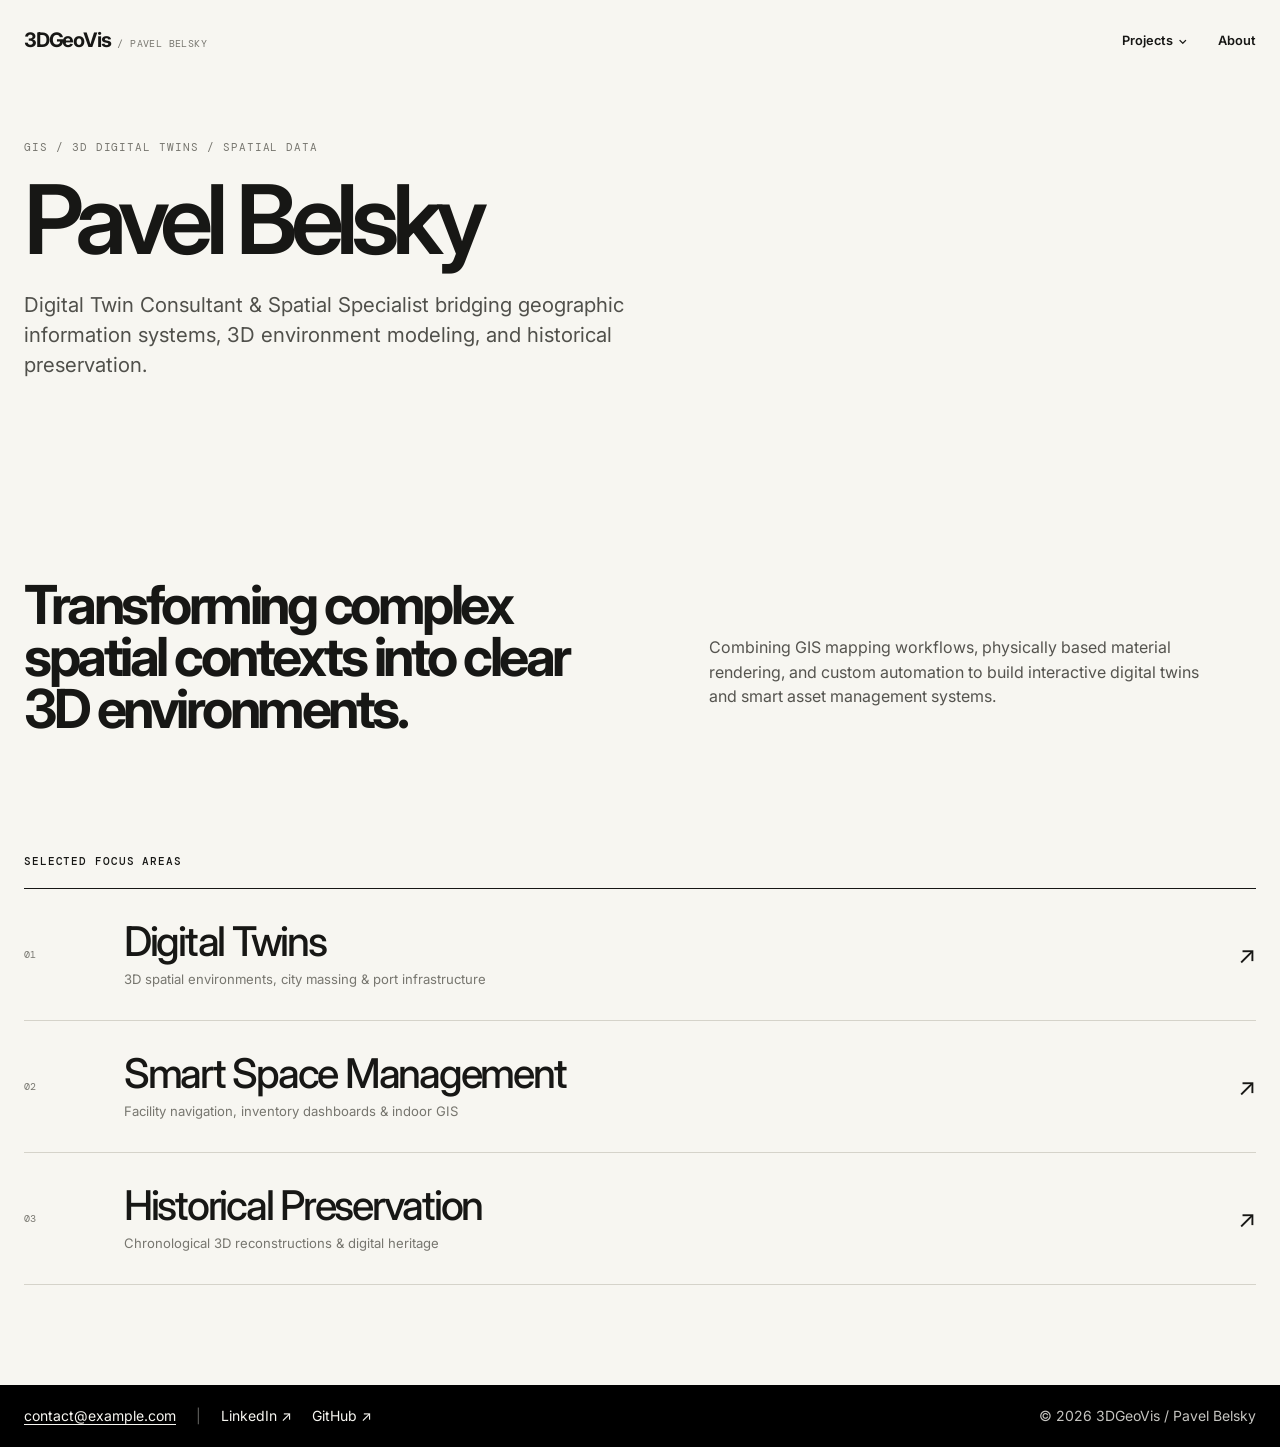
==== index.html @ a8d36eca "Update index.html" ====
<!DOCTYPE html>
<html lang="en">
<head>
  <meta charset="UTF-8">
  <meta name="viewport" content="width=device-width, initial-scale=1.0">
  <meta name="description" content="3DGeoVis / Pavel Belsky — Digital Twins, Smart Space Management, Historical Preservation">
  <title>3DGeoVis / Pavel Belsky</title>
  <link rel="stylesheet" href="css/styles.css">
</head>
<body>

  <header class="site-header">
    <div class="container nav">
      <a class="logo" href="index.html">3DGeoVis <small>/ PAVEL BELSKY</small></a>
      <nav class="nav-links">
        <div class="nav-dropdown">
          <a href="projects.html" class="nav-projects">Projects <span>⌄</span></a>
          <div class="dropdown-menu">
            <a href="projects.html#digital-twins">Digital Twins</a>
            <a href="projects.html#space-management">Smart Space Management</a>
            <a href="projects.html#historic-preservation">Historical Preservation</a>
          </div>
        </div>
        <a href="about.html">About</a>
      </nav>
    </div>
  </header>

  <main>
    <section class="container hero">
      <div class="hero-copy">
        <div class="eyebrow">GIS / 3D Digital Twins / Spatial Data</div>
        <h1 class="display">Pavel Belsky</h1>
        <p class="subline">Digital Twin Consultant &amp; Spatial Specialist bridging geographic information systems, 3D environment modeling, and historical preservation.</p>
      </div>
    </section>

    <section class="container intro">
      <h2>Transforming complex spatial contexts into clear 3D environments.</h2>
      <div class="intro-copy">
        <p>Combining GIS mapping workflows, physically based material rendering, and custom automation to build interactive digital twins and smart asset management systems.</p>
      </div>
    </section>

    <section class="container" style="padding-bottom: 100px;">
      <div class="section-head">
        <h2>Selected Focus Areas</h2>
      </div>
      <div class="category-links">
        <a href="projects.html#digital-twins" class="category-link">
          <span class="category-number">01</span>
          <div>
            <h3>Digital Twins</h3>
            <p>3D spatial environments, city massing &amp; port infrastructure</p>
          </div>
          <span class="category-arrow">↗</span>
        </a>
        <a href="projects.html#space-management" class="category-link">
          <span class="category-number">02</span>
          <div>
            <h3>Smart Space Management</h3>
            <p>Facility navigation, inventory dashboards &amp; indoor GIS</p>
          </div>
          <span class="category-arrow">↗</span>
        </a>
        <a href="projects.html#historic-preservation" class="category-link">
          <span class="category-number">03</span>
          <div>
            <h3>Historical Preservation</h3>
            <p>Chronological 3D reconstructions &amp; digital heritage</p>
          </div>
          <span class="category-arrow">↗</span>
        </a>
      </div>
    </section>
  </main>

<footer style="background-color: #000000 !important; color: #f7f6f1 !important; padding: 1.25rem 0; font-size: 0.875rem; margin-top: auto;">
  <div class="container" style="display: flex; justify-content: space-between; align-items: center; flex-wrap: wrap; gap: 1rem;">
    <div style="display: flex; align-items: center; gap: 1.25rem;">
      <a href="mailto:contact@example.com" style="color: #f7f6f1 !important; text-decoration: underline; text-underline-offset: 3px;">contact@example.com</a>
      <span style="opacity: 0.4; color: #f7f6f1 !important;">|</span>
      <a href="https://linkedin.com" target="_blank" rel="noopener noreferrer" style="color: #f7f6f1 !important; text-decoration: none;">LinkedIn ↗</a>
      <a href="https://github.com" target="_blank" rel="noopener noreferrer" style="color: #f7f6f1 !important; text-decoration: none;">GitHub ↗</a>
    </div>
    <div style="opacity: 0.8; color: #f7f6f1 !important;">© 2026 3DGeoVis / Pavel Belsky</div>
  </div>
</footer>

</body>
</html>
---- css/styles.css ----
@import url('https://fonts.googleapis.com/css2?family=DM+Mono:wght@400;500&family=Inter:wght@400;500;600;700&family=Patrick+Hand&display=swap');

:root {
  --paper: #f7f6f1;
  --paper2: #eeece5;
  --ink: #171715;
  --muted: #77766f;
  --line: #d5d3ca;
  --accent: #dfff4f;
  --max: 1280px;
}

* {
  box-sizing: border-box;
}

html {
  scroll-behavior: smooth;
  background: var(--paper);
}

body {
  margin: 0;
  background: var(--paper);
  color: var(--ink);
  font-family: Inter, Arial, sans-serif;
  font-size: 16px;
  line-height: 1.55;
  -webkit-font-smoothing: antialiased;
  display: flex;
  flex-direction: column;
  min-height: 100vh;
}

main {
  flex: 1;
}

a {
  color: inherit;
  text-decoration: none;
}

img {
  display: block;
  width: 100%;
  height: auto;
}

::selection {
  background: var(--ink);
  color: var(--paper);
}

.container {
  width: min(calc(100% - 48px), var(--max));
  margin: auto;
}

/* ==========================================================================
   HEADER & NAVIGATION
   ========================================================================== */
.site-header {
  padding: 25px 0;
  position: relative;
  z-index: 10;
}

.nav {
  display: flex;
  align-items: center;
  justify-content: space-between;
  gap: 20px;
}

.logo {
  font-weight: 700;
  letter-spacing: -0.06em;
  font-size: 1.25rem;
  display: inline-flex;
  align-items: baseline;
  flex-wrap: wrap;
}

.logo small {
  font: 400 0.62rem "DM Mono", monospace;
  letter-spacing: 0.04em;
  color: var(--muted);
  margin-left: 7px;
}

.nav-links {
  display: flex;
  align-items: center;
  gap: 30px;
  font-size: 0.8rem;
  font-weight: 600;
}

.nav-links a {
  position: relative;
}

.nav-links > a:not(.contact-button):after {
  content: "";
  position: absolute;
  left: 0;
  bottom: -3px;
  width: 0;
  height: 1px;
  background: var(--ink);
  transition: 0.25s;
}

.nav-links > a:hover:after,
.nav-links > a[aria-current="page"]:after {
  width: 100%;
}

.nav-dropdown {
  position: relative;
}

.nav-projects {
  display: inline-flex;
  align-items: center;
  gap: 5px;
  cursor: pointer;
}

.nav-projects span {
  font-size: 12px;
  transition: transform 0.2s ease;
}

.nav-dropdown:hover .nav-projects span,
.nav-dropdown:focus-within .nav-projects span {
  transform: rotate(180deg);
}

.dropdown-menu {
  position: absolute;
  top: calc(100% + 12px);
  left: -18px;
  min-width: 230px;
  padding: 10px 0;
  background: var(--paper);
  border: 1px solid var(--line);
  box-shadow: 0 8px 25px rgba(0, 0, 0, 0.06);
  opacity: 0;
  visibility: hidden;
  transform: translateY(-5px);
  transition: opacity 0.2s ease, transform 0.2s ease, visibility 0.2s ease;
  z-index: 20;
}

.nav-dropdown:hover .dropdown-menu,
.nav-dropdown:focus-within .dropdown-menu {
  opacity: 1;
  visibility: visible;
  transform: translateY(0);
}

.dropdown-menu a {
  display: block;
  padding: 9px 18px;
  font-size: 0.72rem;
  font-weight: 500;
  white-space: nowrap;
}

.dropdown-menu a:hover {
  background: var(--paper2);
}

/* ==========================================================================
   TYPOGRAPHY & GENERAL LAYOUT
   ========================================================================== */
.eyebrow {
  font: 400 0.66rem "DM Mono", monospace;
  text-transform: uppercase;
  letter-spacing: 0.09em;
  color: var(--muted);
}

.hand {
  font-family: "Patrick Hand", cursive;
}

.display {
  font-size: clamp(2.8rem, 7.5vw, 8.4rem);
  line-height: 0.9;
  letter-spacing: -0.075em;
  font-weight: 600;
}

.display-tight {
  font-size: clamp(2.5rem, 6vw, 6.7rem);
  line-height: 0.92;
  letter-spacing: -0.075em;
  font-weight: 600;
}

/* ==========================================================================
   HOME PAGE
   ========================================================================== */
.hero {
  padding: 60px 0 35px;
}

.hero-copy {
  max-width: 980px;
  margin-bottom: 45px;
}

.hero-copy .eyebrow {
  margin-bottom: 22px;
}

.hero-copy h1 {
  margin: 0;
}

.hero-copy .subline {
  max-width: 650px;
  margin: 28px 0 0;
  font-size: clamp(1rem, 1.6vw, 1.3rem);
  line-height: 1.45;
  color: #50504b;
}

.hero-stage {
  height: clamp(260px, 40vh, 440px);
  position: relative;
  overflow: hidden;
  background: #e9e8e2;
  border-top: 1px solid var(--ink);
  border-bottom: 1px solid var(--ink);
}

.stage-label {
  position: absolute;
  z-index: 3;
  left: 18px;
  top: 15px;
  font: 400 0.62rem "DM Mono", monospace;
  color: var(--muted);
  letter-spacing: 0.08em;
}

.hero-stage-images {
  position: absolute;
  inset: 0;
  width: 100%;
  height: 100%;
}

.render-img {
  position: absolute;
  inset: 0;
  width: 100%;
  height: 100%;
  object-fit: cover;
  will-change: transform, opacity;
}

.img-a {
  z-index: 1;
  animation: slowFadeZoomA 16s ease-in-out infinite;
}

.img-b {
  z-index: 2;
  animation: slowFadeZoomB 16s ease-in-out infinite;
}

@keyframes slowFadeZoomA {
  0% { opacity: 1; transform: scale(1); }
  25% { opacity: 1; transform: scale(1.035); }
  50% { opacity: 0; transform: scale(1.05); }
  75% { opacity: 0; transform: scale(1.025); }
  100% { opacity: 1; transform: scale(1); }
}

@keyframes slowFadeZoomB {
  0% { opacity: 0; transform: scale(1.05); }
  25% { opacity: 0; transform: scale(1.025); }
  50% { opacity: 1; transform: scale(1); }
  75% { opacity: 1; transform: scale(1.035); }
  100% { opacity: 0; transform: scale(1.05); }
}

.hero-under {
  display: flex;
  justify-content: space-between;
  gap: 15px;
  padding: 17px 0;
  font: 400 0.66rem "DM Mono", monospace;
  color: var(--muted);
  text-transform: uppercase;
  letter-spacing: 0.04em;
}

.hero-under span:last-child {
  text-align: right;
}

.intro {
  display: grid;
  grid-template-columns: 1.05fr 0.95fr;
  gap: 80px;
  padding: 120px 0;
}

.intro h2 {
  margin: 0;
  font-size: clamp(2.2rem, 4.2vw, 5rem);
  line-height: 0.96;
  letter-spacing: -0.065em;
}

.intro-copy {
  align-self: end;
  max-width: 500px;
  color: #55544f;
}

.intro-copy p {
  margin: 0 0 25px;
}

.section-head {
  display: flex;
  justify-content: space-between;
  align-items: baseline;
  border-bottom: 0;
  padding-bottom: 20px;
}

.section-head h2 {
  margin: 0;
  font: 500 0.7rem "DM Mono", monospace;
  text-transform: uppercase;
  letter-spacing: 0.08em;
}

.category-links {
  border-top: 1px solid var(--ink);
}

.category-link {
  display: grid;
  grid-template-columns: 75px 1fr auto;
  align-items: center;
  gap: 25px;
  min-height: 132px;
  padding: 20px 0;
  border-bottom: 1px solid var(--line);
  transition: background-color 0.3s ease, padding 0.3s ease;
}

.category-link:hover {
  padding: 20px 18px;
  background: var(--paper2);
}

.category-number {
  font: 400 0.65rem "DM Mono", monospace;
  color: var(--muted);
}

.category-link h3 {
  margin: 0;
  font-size: clamp(1.6rem, 3.2vw, 3.7rem);
  line-height: 1;
  letter-spacing: -0.055em;
  font-weight: 500;
}

.category-link p {
  margin: 7px 0 0;
  color: var(--muted);
  font-size: 0.82rem;
}

.category-arrow {
  font-size: 1.5rem;
  transition: transform 0.25s ease;
}

.category-link:hover .category-arrow {
  transform: translateX(7px);
}

.home-about {
  display: grid;
  grid-template-columns: 0.8fr 1.2fr;
  gap: 90px;
  padding: 120px 0;
}

.home-about h2 {
  margin: 0;
  font-size: clamp(2.2rem, 4.5vw, 5.8rem);
  line-height: 0.9;
  letter-spacing: -0.07em;
}

.home-about-copy {
  max-width: 650px;
  color: #55544f;
  font-size: 1.05rem;
}

.home-about-copy p {
  margin: 0 0 25px;
}

.client-strip {
  padding-bottom: 120px;
}

.client-list {
  display: flex;
  flex-wrap: wrap;
  gap: 10px 25px;
  margin-top: 22px;
  color: #55544f;
}

.client-list span:after {
  content: "·";
  margin-left: 25px;
  color: #aaa;
}

.client-list span:last-child:after {
  display: none;
}

/* ==========================================================================
   PROJECTS PAGE
   ========================================================================== */
.page-intro {
  padding: 60px 0 40px;
}

.page-intro h1 {
  margin: 0;
}

.project-category {
  padding-bottom: 60px;
}

.project-list {
  border-bottom: 1px solid var(--line);
}

.project-item {
  display: grid;
  grid-template-columns: 70px minmax(260px, 0.72fr) minmax(300px, 1fr) 35px;
  gap: 25px;
  align-items: center;
  padding: 28px 0;
  border-top: 1px solid var(--line);
}

.project-index {
  font: 400 0.65rem "DM Mono", monospace;
  color: var(--muted);
}

a.project-image {
  display: block;
  position: relative;
  aspect-ratio: 1.55;
  background: #e5e4de;
  overflow: hidden;
  text-decoration: none;
}

a.project-image img {
  width: 100%;
  height: 100%;
  object-fit: cover;
  filter: grayscale(1);
  transition: filter 0.6s ease, transform 0.6s ease;
}

.project-item:hover a.project-image img {
  filter: grayscale(0);
  transform: scale(1.035);
}

a.project-image img.in-view {
  filter: grayscale(0);
  transform: scale(1.02);
}

.project-info h3 {
  margin: 0 0 7px;
  font-size: clamp(1.4rem, 2.2vw, 2.65rem);
  line-height: 1.05;
  letter-spacing: -0.055em;
  font-weight: 500;
}

.project-client {
  font: 400 0.65rem "DM Mono", monospace;
  color: var(--muted);
  text-transform: uppercase;
  letter-spacing: 0.06em;
}

.project-summary {
  margin: 12px 0 0;
  max-width: 540px;
  color: #595852;
  font-size: 0.88rem;
}

a.project-arrow {
  display: inline-flex;
  align-items: center;
  justify-content: center;
  text-decoration: none;
  color: var(--ink);
  font-size: 1.3rem;
  transition: transform 0.25s ease, color 0.25s ease;
}

.project-item:hover a.project-arrow {
  transform: translateX(6px);
  color: var(--muted);
}

/* ==========================================================================
   ABOUT PAGE
   ========================================================================== */
.about-hero {
  padding: 60px 0 90px;
}

.about-hero h1 {
  margin: 18px 0 0;
  max-width: 1100px;
}

.about-grid {
  display: grid;
  grid-template-columns: 0.72fr 1.28fr;
  gap: 70px;
  padding-bottom: 110px;
}

.portrait-container {
  position: sticky;
  top: 40px;
}

.portrait-img {
  width: 100%;
  height: auto;
  display: block;
  background: transparent;
  border: none;
  outline: none;
  box-shadow: none;
  filter: grayscale(1);
  transition: filter 0.5s ease;
}

.portrait-img:hover {
  filter: grayscale(0);
}

.story {
  max-width: 700px;
}

.story .lead {
  font-size: clamp(1.3rem, 2vw, 2.25rem);
  line-height: 1.22;
  letter-spacing: -0.035em;
  margin: 0 0 35px;
}

.story p {
  color: #55544f;
  margin: 0 0 25px;
}

.work-note {
  font: 1.45rem/1.2 "Patrick Hand", cursive;
  transform: rotate(-1deg);
  max-width: 700px;
  margin-top: 35px;
}

.capabilities,
.toolbox {
  padding-bottom: 110px;
}

.capability-grid {
  display: grid;
  grid-template-columns: 1fr 1fr;
  border-top: 1px solid var(--ink);
}

.capability {
  padding: 30px 30px 32px 0;
  border-bottom: 1px solid var(--line);
}

.capability:nth-child(odd) {
  border-right: 1px solid var(--line);
  padding-right: 40px;
}

.capability:nth-child(even) {
  padding-left: 40px;
}

.capability h3 {
  margin: 0 0 12px;
  font-size: 1.25rem;
  letter-spacing: -0.03em;
}

.capability p {
  margin: 0;
  color: #66655f;
  font-size: 0.88rem;
}

.toolbox-grid {
  display: grid;
  grid-template-columns: 1fr 1fr 1fr;
  border-top: 1px solid var(--ink);
}

.tool-group {
  padding: 27px 25px 10px 0;
  border-bottom: 1px solid var(--line);
}

.tool-group + .tool-group {
  padding-left: 25px;
  border-left: 1px solid var(--line);
}

.tool-group h3 {
  margin: 0 0 18px;
  font: 400 0.66rem "DM Mono", monospace;
  text-transform: uppercase;
  letter-spacing: 0.08em;
}

.tool-group p {
  margin: 0 0 22px;
  color: #55544f;
  line-height: 1.8;
}

/* ==========================================================================
   REVERSED SLIM FOOTER STRIP
   ========================================================================== */
.site-footer-strip {
  background-color: #000000;
  color: var(--paper);
  padding: 1.25rem 0;
  font-size: 0.875rem;
  margin-top: auto;
}

.site-footer-strip .footer-flex {
  display: flex;
  justify-content: space-between;
  align-items: center;
  flex-wrap: wrap;
  gap: 1rem;
}

.site-footer-strip .footer-links {
  display: flex;
  align-items: center;
  gap: 1.25rem;
}

.site-footer-strip a {
  color: var(--paper);
  text-decoration: none;
  transition: opacity 0.2s ease;
}

.site-footer-strip a:hover {
  opacity: 0.7;
}

.site-footer-strip .email-link {
  text-decoration: underline;
  text-underline-offset: 3px;
}

.site-footer-strip .divider {
  opacity: 0.3;
}

.site-footer-strip .copyright {
  opacity: 0.75;
}

/* ==========================================================================
   RESPONSIVE MEDIA QUERIES
   ========================================================================== */
@media (max-width: 900px) {
  .container {
    width: min(calc(100% - 40px), var(--max));
  }

  .nav-links {
    gap: 20px;
  }

  .intro,
  .home-about,
  .about-grid {
    grid-template-columns: 1fr;
    gap: 45px;
  }

  .portrait-container {
    position: static;
  }

  .intro,
  .home-about {
    padding: 80px 0;
  }

  .project-item {
    grid-template-columns: 35px 1fr 20px;
    gap: 15px;
    padding: 24px 0;
  }

  a.project-image {
    grid-column: 1 / span 2;
    grid-row: 2;
    aspect-ratio: 1.6;
    margin-top: 5px;
  }

  .project-info {
    grid-column: 1 / span 2;
    grid-row: 3;
  }

  .project-index {
    grid-column: 1;
    grid-row: 1;
  }

  .project-client {
    grid-column: 2;
    grid-row: 1;
  }

  a.project-arrow {
    grid-column: 3;
    grid-row: 1;
    text-align: right;
  }

  .toolbox-grid {
    grid-template-columns: 1fr;
  }

  .tool-group + .tool-group {
    padding-left: 0;
    border-left: 0;
  }
}

@media (max-width: 640px) {
  body {
    font-size: 15px;
  }

  .container {
    width: calc(100% - 32px);
  }

  .site-header {
    padding: 18px 0;
  }

  .nav-links {
    gap: 15px;
    font-size: 0.75rem;
  }

  .hero {
    padding: 35px 0 20px;
  }

  .hero-copy {
    margin-bottom: 30px;
  }

  .hero-under {
    flex-direction: column;
    gap: 6px;
    line-height: 1.5;
  }

  .hero-under span:last-child {
    text-align: left;
  }

  .category-link {
    grid-template-columns: 30px 1fr 18px;
    gap: 12px;
    min-height: 100px;
  }

  .category-link h3 {
    font-size: 1.5rem;
  }

  .intro,
  .home-about {
    padding: 60px 0;
  }

  .client-strip {
    padding-bottom: 60px;
  }

  .page-intro {
    padding: 40px 0 30px;
  }

  .project-category {
    padding-bottom: 40px;
  }

  .about-hero {
    padding: 40px 0 60px;
  }

  .about-grid,
  .capabilities,
  .toolbox {
    padding-bottom: 60px;
  }

  .capability-grid {
    grid-template-columns: 1fr;
  }

  .capability:nth-child(odd) {
    border-right: 0;
    padding-right: 0;
  }

  .capability:nth-child(even) {
    padding-left: 0;
  }

  .site-footer-strip .footer-flex {
    flex-direction: column;
    align-items: flex-start;
    gap: 0.75rem;
  }
}

@media (prefers-reduced-motion: reduce) {
  html {
    scroll-behavior: auto;
  }

  *,
  *:before,
  *:after {
    animation-duration: 0.01ms !important;
    transition-duration: 0.01ms !important;
  }
}
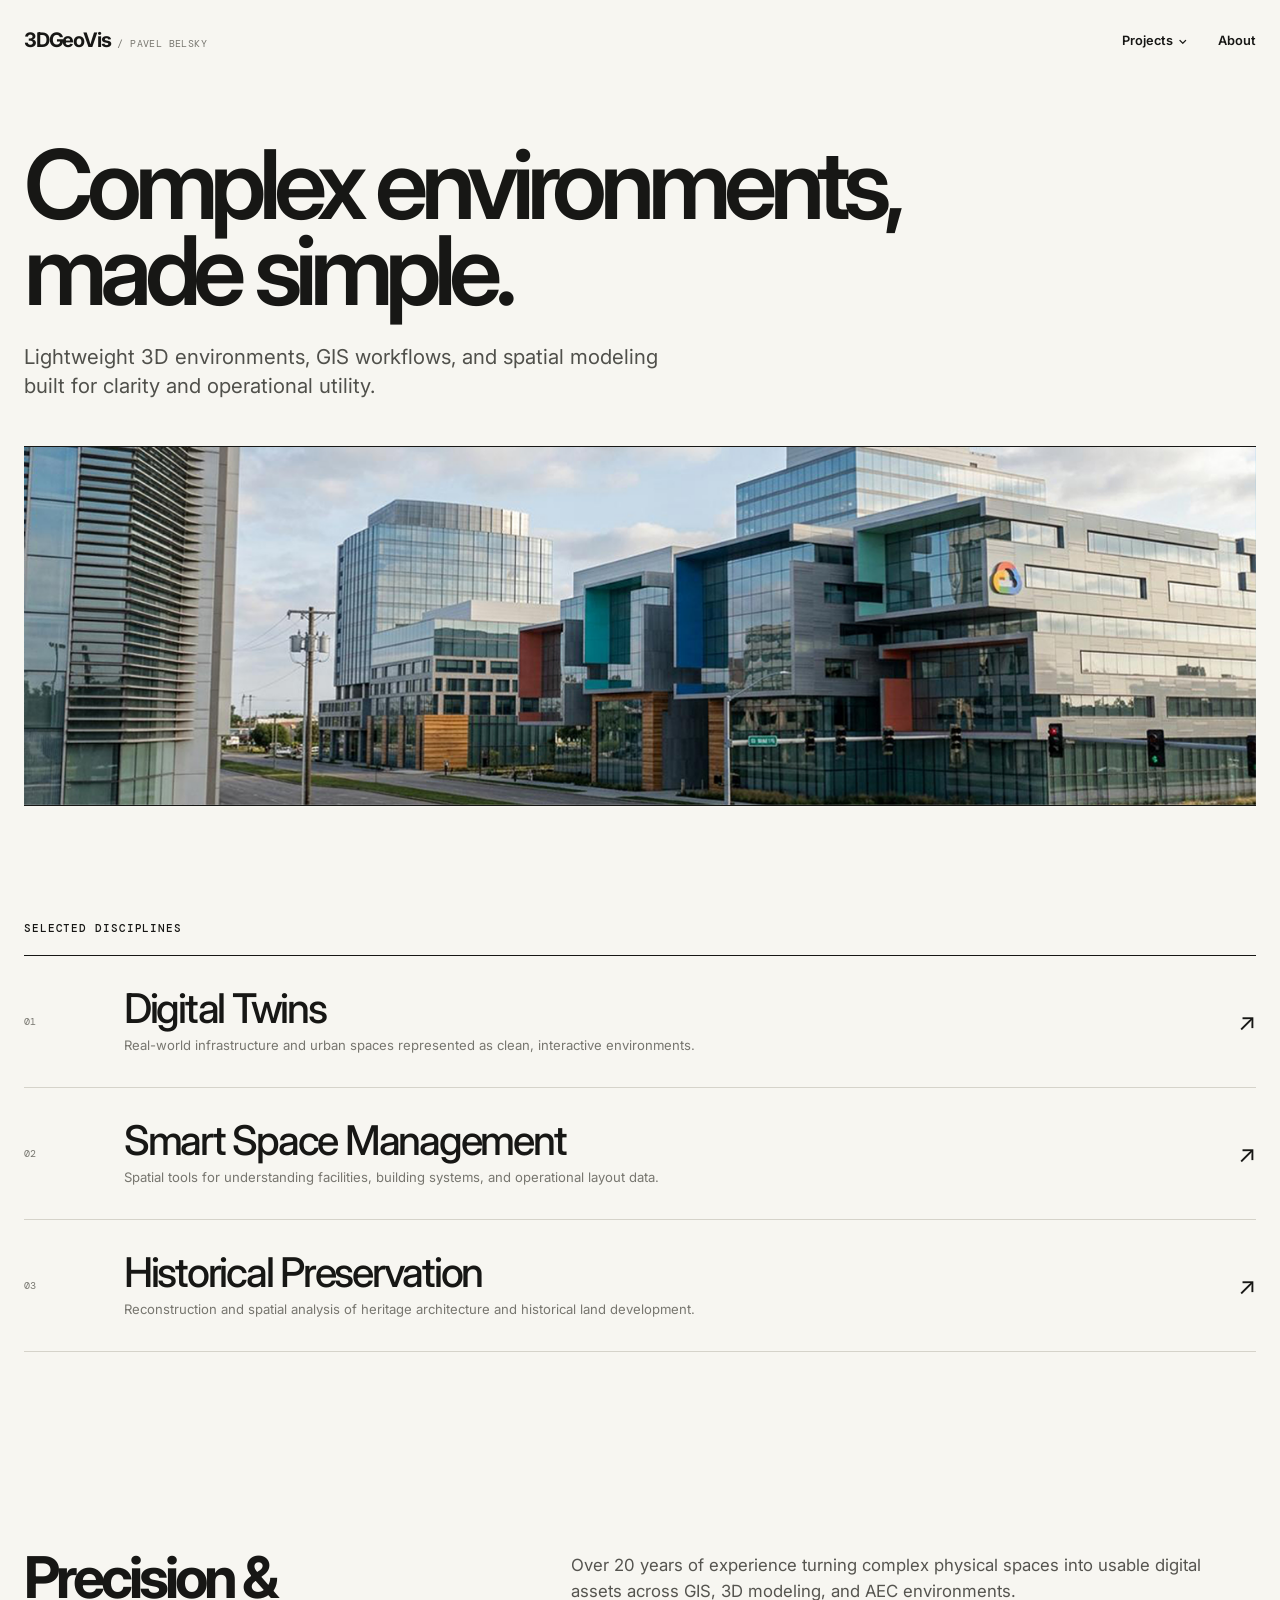
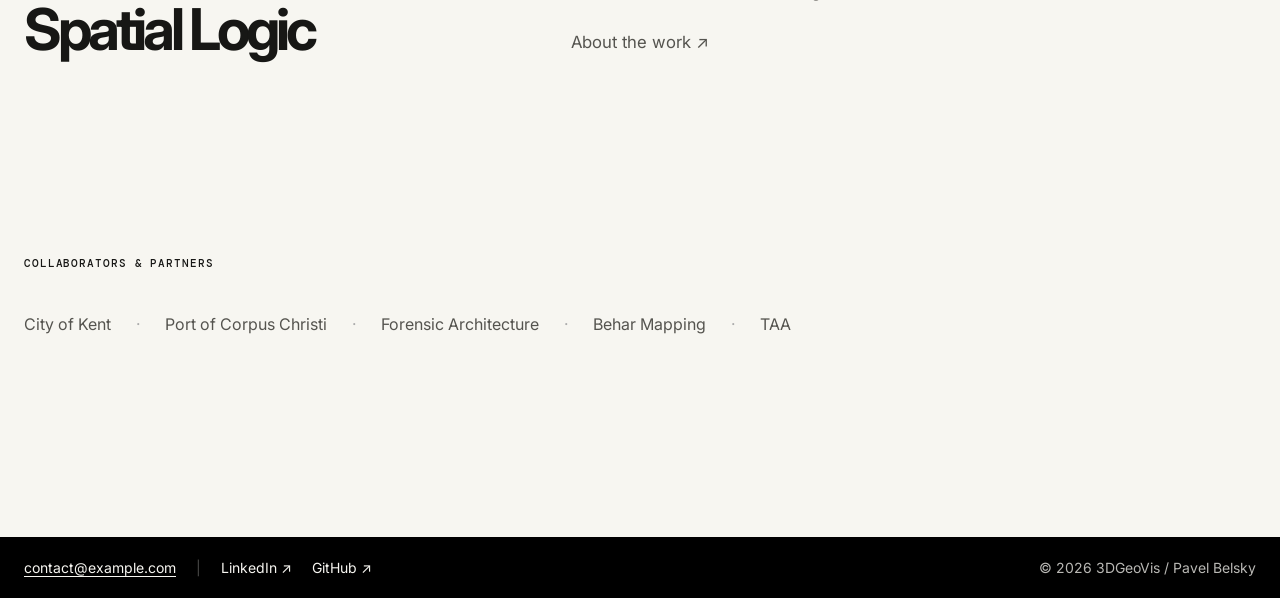
==== commit fff382ec: "Update index.html" ====
--- a/index.html
+++ b/index.html
@@ -1,89 +1,115 @@
-<!DOCTYPE html>
+<!doctype html>
 <html lang="en">
 <head>
-  <meta charset="UTF-8">
-  <meta name="viewport" content="width=device-width, initial-scale=1.0">
-  <meta name="description" content="3DGeoVis / Pavel Belsky — Digital Twins, Smart Space Management, Historical Preservation">
-  <title>3DGeoVis / Pavel Belsky</title>
+  <meta charset="utf-8">
+  <meta name="viewport" content="width=device-width, initial-scale=1">
+  <meta name="description" content="3DGeoVis — Digital Twin & 3D Visualization Specialist. Complex environments, made simple.">
+  <title>3DGeoVis — Complex environments, made simple.</title>
   <link rel="stylesheet" href="css/styles.css">
 </head>
 <body>
 
-  <header class="site-header">
-    <div class="container nav">
-      <a class="logo" href="index.html">3DGeoVis <small>/ PAVEL BELSKY</small></a>
-      <nav class="nav-links">
-        <div class="nav-dropdown">
-          <a href="projects.html" class="nav-projects">Projects <span>⌄</span></a>
-          <div class="dropdown-menu">
-            <a href="projects.html#digital-twins">Digital Twins</a>
-            <a href="projects.html#space-management">Smart Space Management</a>
-            <a href="projects.html#historic-preservation">Historical Preservation</a>
-          </div>
+<header class="site-header">
+  <div class="container nav">
+    <a class="logo" href="index.html">3DGeoVis <small>/ PAVEL BELSKY</small></a>
+    <nav class="nav-links">
+      <div class="nav-dropdown">
+        <a href="projects.html" class="nav-projects" aria-haspopup="true">Projects <span>⌄</span></a>
+        <div class="dropdown-menu">
+          <a href="projects.html#digital-twins">Digital Twins</a>
+          <a href="projects.html#space-management">Smart Space Management</a>
+          <a href="projects.html#historic-preservation">Historical Preservation</a>
         </div>
-        <a href="about.html">About</a>
-      </nav>
+      </div>
+      <a href="about.html">About</a>
+    </nav>
+  </div>
+</header>
+  
+<main>
+  <!-- HERO SECTION -->
+  <section class="hero container" style="margin-bottom: 5rem;">
+    <div class="hero-copy">
+      <h1 class="display">Complex environments,<br>made simple.</h1>
+      <p class="subline">Lightweight 3D environments, GIS workflows, and spatial modeling built for clarity and operational utility.</p>
     </div>
-  </header>
 
-  <main>
-    <section class="container hero">
-      <div class="hero-copy">
-        <div class="eyebrow">GIS / 3D Digital Twins / Spatial Data</div>
-        <h1 class="display">Pavel Belsky</h1>
-        <p class="subline">Digital Twin Consultant &amp; Spatial Specialist bridging geographic information systems, 3D environment modeling, and historical preservation.</p>
+    <div class="hero-stage">
+      <div class="hero-stage-images">
+        <img src="images/render_1_a.jpg" alt="Render A" class="render-img img-a">
+        <img src="images/render_1_b.jpg" alt="Render B" class="render-img img-b">
       </div>
-    </section>
+    </div>
+  </section>
 
-    <section class="container intro">
-      <h2>Transforming complex spatial contexts into clear 3D environments.</h2>
-      <div class="intro-copy">
-        <p>Combining GIS mapping workflows, physically based material rendering, and custom automation to build interactive digital twins and smart asset management systems.</p>
-      </div>
-    </section>
+  <!-- WORK CATEGORIES -->
+  <section class="container" style="margin-bottom: 5rem;">
+    <div class="section-head">
+      <h2>Selected Disciplines</h2>
+    </div>
+    <div class="category-links">
+      <a class="category-link" href="projects.html#digital-twins">
+        <span class="category-number">01</span>
+        <div>
+          <h3>Digital Twins</h3>
+          <p>Real-world infrastructure and urban spaces represented as clean, interactive environments.</p>
+        </div>
+        <span class="category-arrow">↗</span>
+      </a>
+      <a class="category-link" href="projects.html#space-management">
+        <span class="category-number">02</span>
+        <div>
+          <h3>Smart Space Management</h3>
+          <p>Spatial tools for understanding facilities, building systems, and operational layout data.</p>
+        </div>
+        <span class="category-arrow">↗</span>
+      </a>
+      <a class="category-link" href="projects.html#historic-preservation">
+        <span class="category-number">03</span>
+        <div>
+          <h3>Historical Preservation</h3>
+          <p>Reconstruction and spatial analysis of heritage architecture and historical land development.</p>
+        </div>
+        <span class="category-arrow">↗</span>
+      </a>
+    </div>
+  </section>
 
-    <section class="container" style="padding-bottom: 100px;">
-      <div class="section-head">
-        <h2>Selected Focus Areas</h2>
-      </div>
-      <div class="category-links">
-        <a href="projects.html#digital-twins" class="category-link">
-          <span class="category-number">01</span>
-          <div>
-            <h3>Digital Twins</h3>
-            <p>3D spatial environments, city massing &amp; port infrastructure</p>
-          </div>
-          <span class="category-arrow">↗</span>
-        </a>
-        <a href="projects.html#space-management" class="category-link">
-          <span class="category-number">02</span>
-          <div>
-            <h3>Smart Space Management</h3>
-            <p>Facility navigation, inventory dashboards &amp; indoor GIS</p>
-          </div>
-          <span class="category-arrow">↗</span>
-        </a>
-        <a href="projects.html#historic-preservation" class="category-link">
-          <span class="category-number">03</span>
-          <div>
-            <h3>Historical Preservation</h3>
-            <p>Chronological 3D reconstructions &amp; digital heritage</p>
-          </div>
-          <span class="category-arrow">↗</span>
-        </a>
-      </div>
-    </section>
-  </main>
+  <!-- BRIEF OVERVIEW -->
+  <section class="container home-about" style="margin-bottom: 5rem;">
+    <div>
+      <h2>Precision &amp;<br>Spatial Logic</h2>
+    </div>
+    <div class="home-about-copy">
+      <p>Over 20 years of experience turning complex physical spaces into usable digital assets across GIS, 3D modeling, and AEC environments.</p>
+      <a class="contact-button" href="about.html" style="margin-top: 1rem;">About the work ↗</a>
+    </div>
+  </section>
 
-<footer style="background-color: #000000 !important; color: #f7f6f1 !important; padding: 1.25rem 0; font-size: 0.875rem; margin-top: auto;">
-  <div class="container" style="display: flex; justify-content: space-between; align-items: center; flex-wrap: wrap; gap: 1rem;">
-    <div style="display: flex; align-items: center; gap: 1.25rem;">
-      <a href="mailto:contact@example.com" style="color: #f7f6f1 !important; text-decoration: underline; text-underline-offset: 3px;">contact@example.com</a>
-      <span style="opacity: 0.4; color: #f7f6f1 !important;">|</span>
-      <a href="https://linkedin.com" target="_blank" rel="noopener noreferrer" style="color: #f7f6f1 !important; text-decoration: none;">LinkedIn ↗</a>
-      <a href="https://github.com" target="_blank" rel="noopener noreferrer" style="color: #f7f6f1 !important; text-decoration: none;">GitHub ↗</a>
+  <!-- CLIENT STRIP -->
+  <section class="container client-strip" style="margin-bottom: 5rem;">
+    <div class="section-head">
+      <h2>Collaborators &amp; Partners</h2>
     </div>
-    <div style="opacity: 0.8; color: #f7f6f1 !important;">© 2026 3DGeoVis / Pavel Belsky</div>
+    <div class="client-list">
+      <span>City of Kent</span>
+      <span>Port of Corpus Christi</span>
+      <span>Forensic Architecture</span>
+      <span>Behar Mapping</span>
+      <span>TAA</span>
+    </div>
+  </section>
+</main>
+
+<footer class="site-footer-strip">
+  <div class="container footer-flex">
+    <div class="footer-links">
+      <a href="mailto:contact@example.com" class="email-link">contact@example.com</a>
+      <span class="divider">|</span>
+      <a href="https://linkedin.com" target="_blank" rel="noopener noreferrer">LinkedIn ↗</a>
+      <a href="https://github.com" target="_blank" rel="noopener noreferrer">GitHub ↗</a>
+    </div>
+    <div class="copyright">© 2026 3DGeoVis / Pavel Belsky</div>
   </div>
 </footer>
 
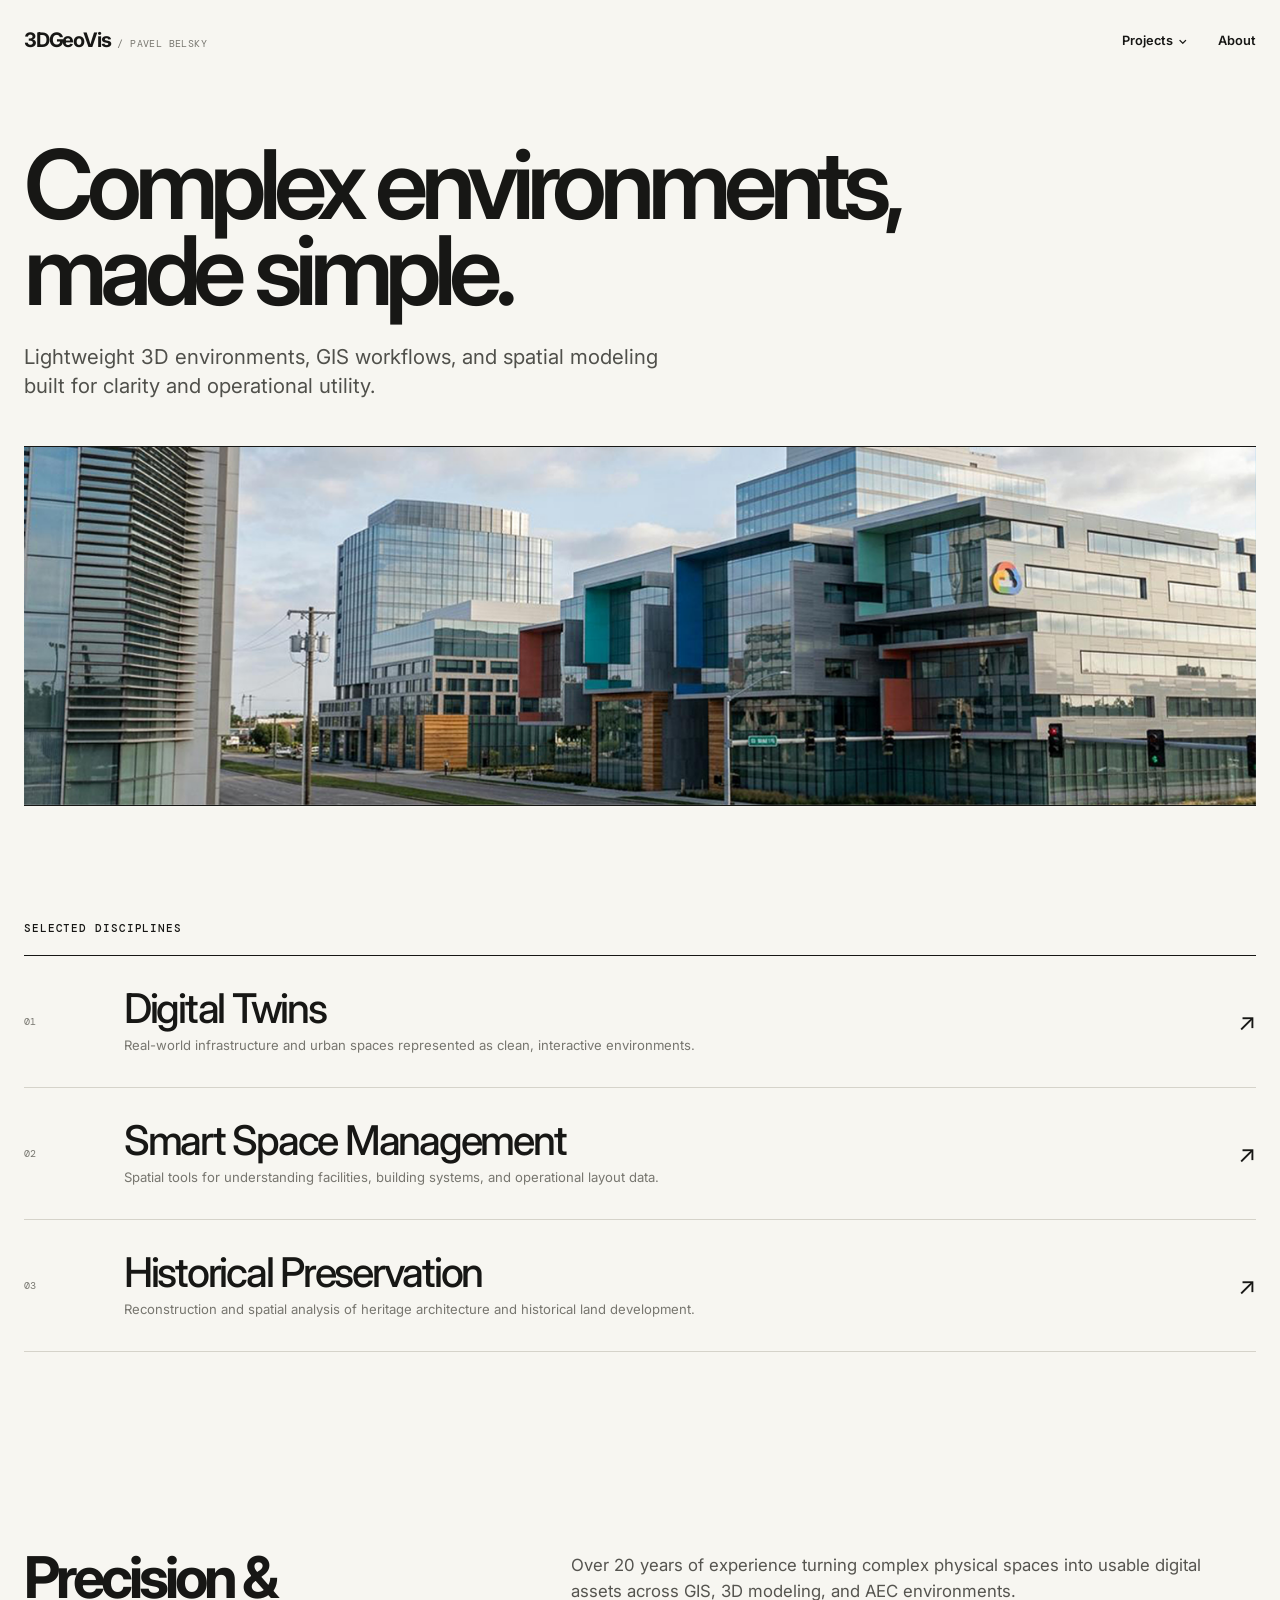
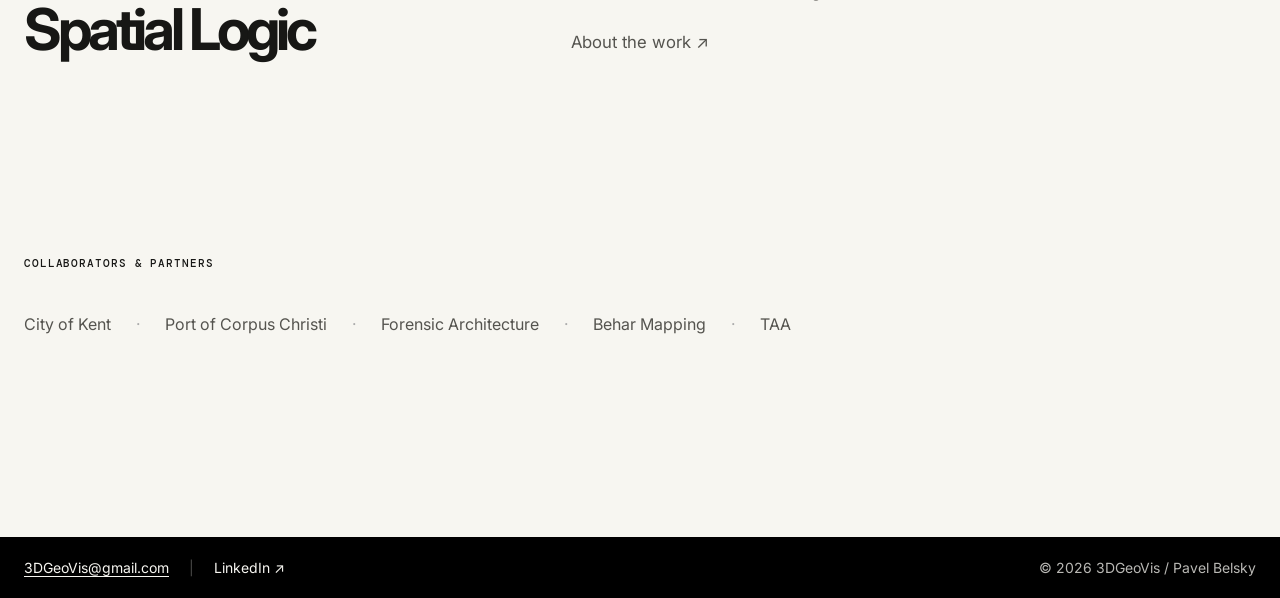
==== commit d485beb2: "Update index.html" ====
--- a/index.html
+++ b/index.html
@@ -104,10 +104,9 @@
 <footer class="site-footer-strip">
   <div class="container footer-flex">
     <div class="footer-links">
-      <a href="mailto:contact@example.com" class="email-link">contact@example.com</a>
+      <a href="3DGeoVis@gmail.com" class="email-link">3DGeoVis@gmail.com</a>
       <span class="divider">|</span>
-      <a href="https://linkedin.com" target="_blank" rel="noopener noreferrer">LinkedIn ↗</a>
-      <a href="https://github.com" target="_blank" rel="noopener noreferrer">GitHub ↗</a>
+      <a href="https://linkedin.com" target="https://www.linkedin.com/in/pavelbelsky/" rel="noopener noreferrer">LinkedIn ↗</a>
     </div>
     <div class="copyright">© 2026 3DGeoVis / Pavel Belsky</div>
   </div>
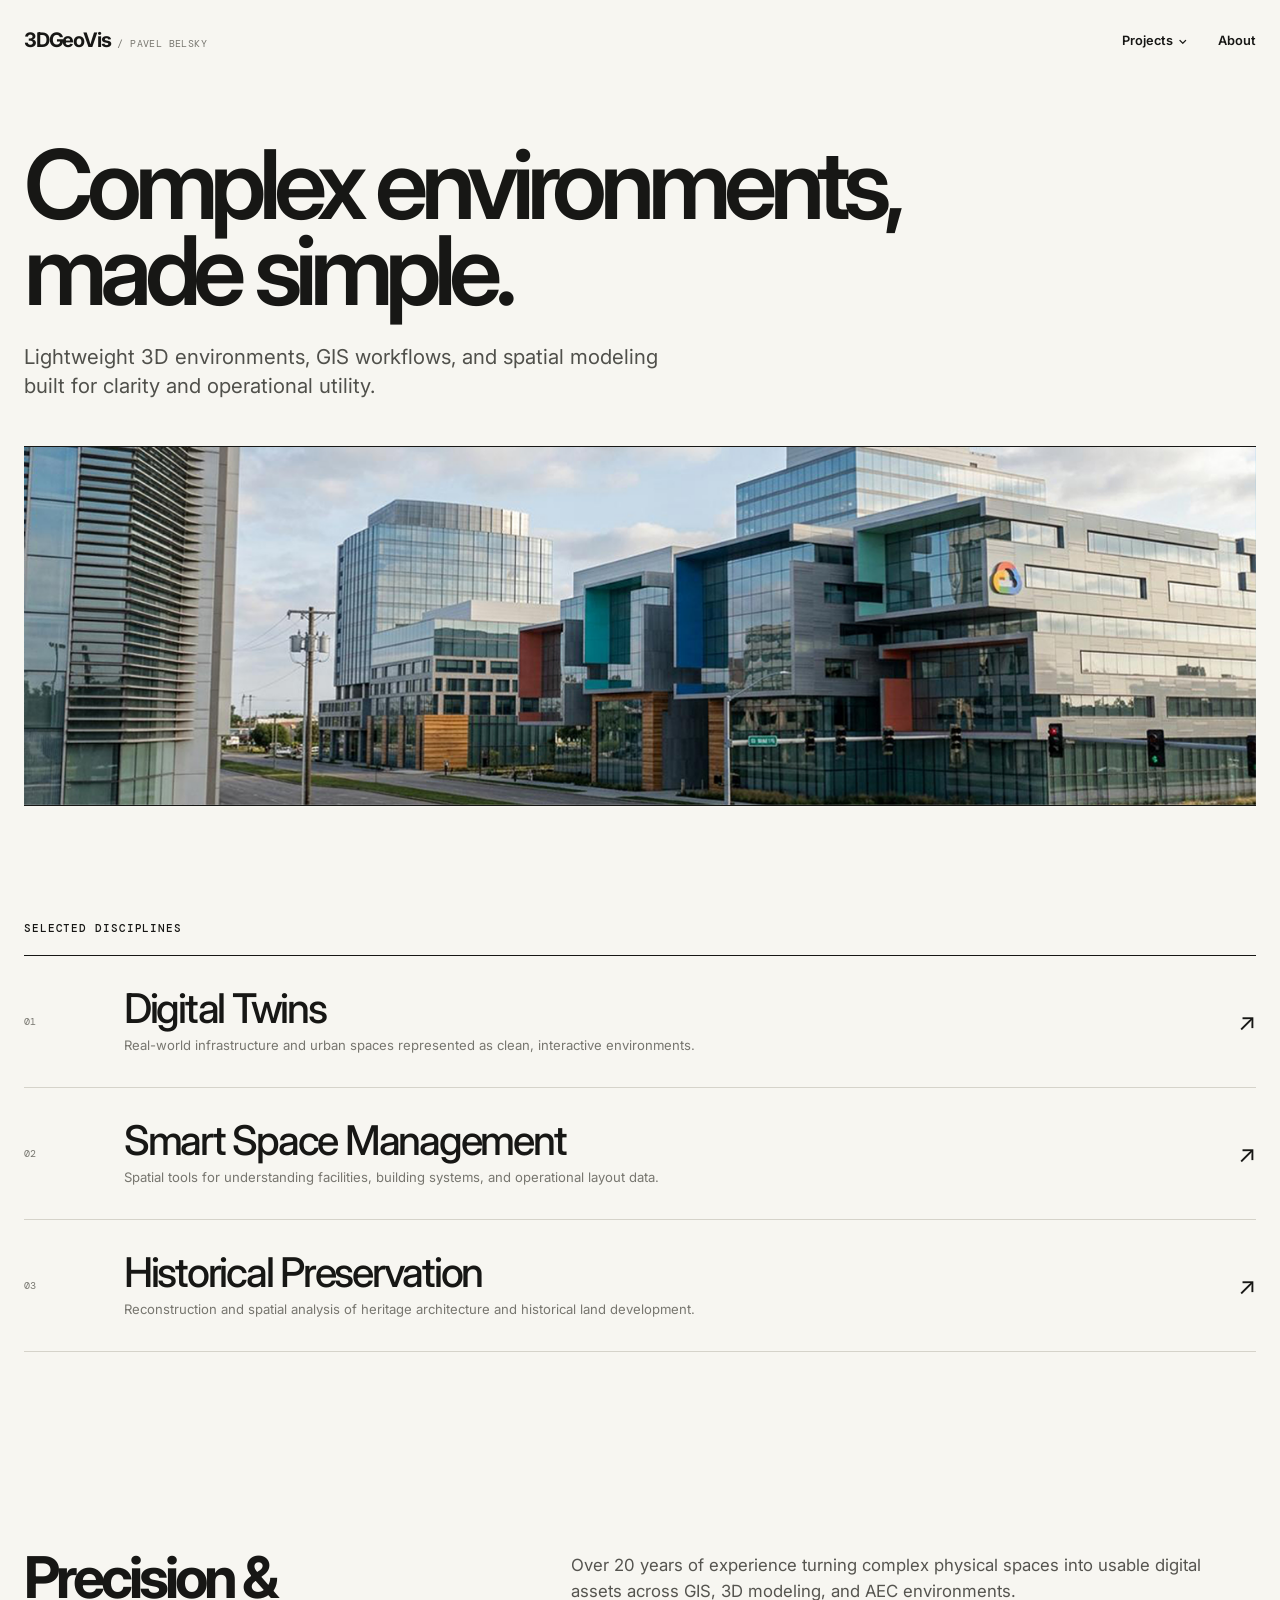
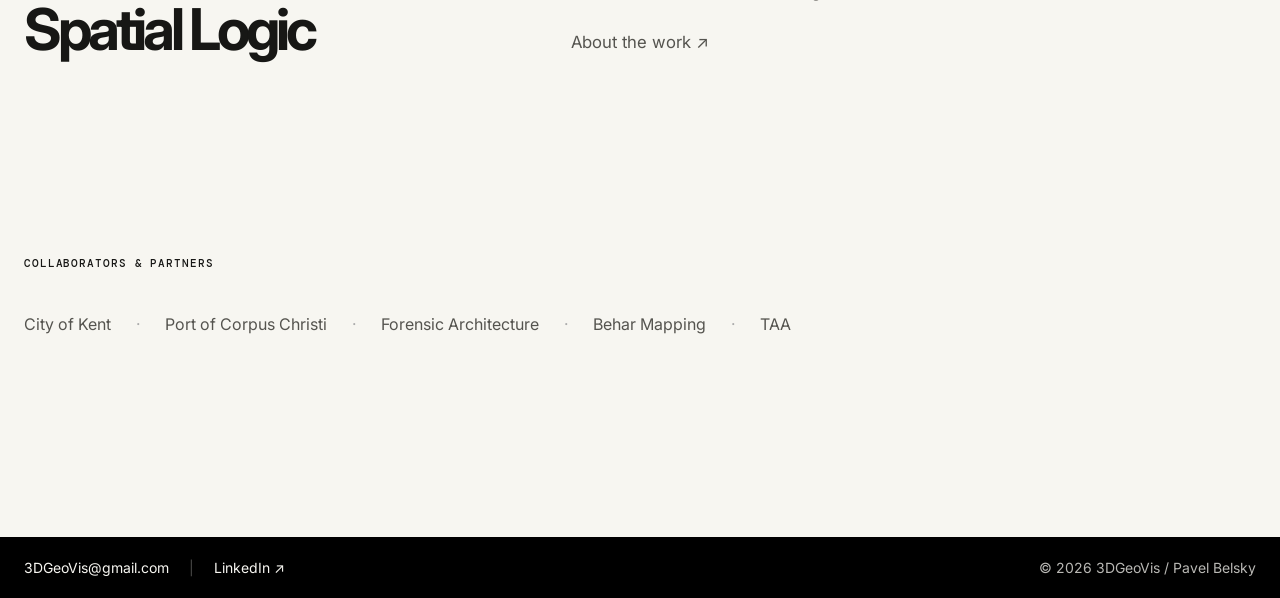
==== commit ad4e0b89: "Update index.html" ====
--- a/index.html
+++ b/index.html
@@ -104,9 +104,8 @@
 <footer class="site-footer-strip">
   <div class="container footer-flex">
     <div class="footer-links">
-      <a href="3DGeoVis@gmail.com" class="email-link">3DGeoVis@gmail.com</a>
-      <span class="divider">|</span>
-      <a href="https://linkedin.com" target="https://www.linkedin.com/in/pavelbelsky/" rel="noopener noreferrer">LinkedIn ↗</a>
+      <span class="email-text">3DGeoVis@gmail.com</span>      <span class="divider">|</span>
+      <a href="https://www.linkedin.com/in/pavelbelsky/" target="_blank" rel="noopener noreferrer">LinkedIn ↗</a>
     </div>
     <div class="copyright">© 2026 3DGeoVis / Pavel Belsky</div>
   </div>
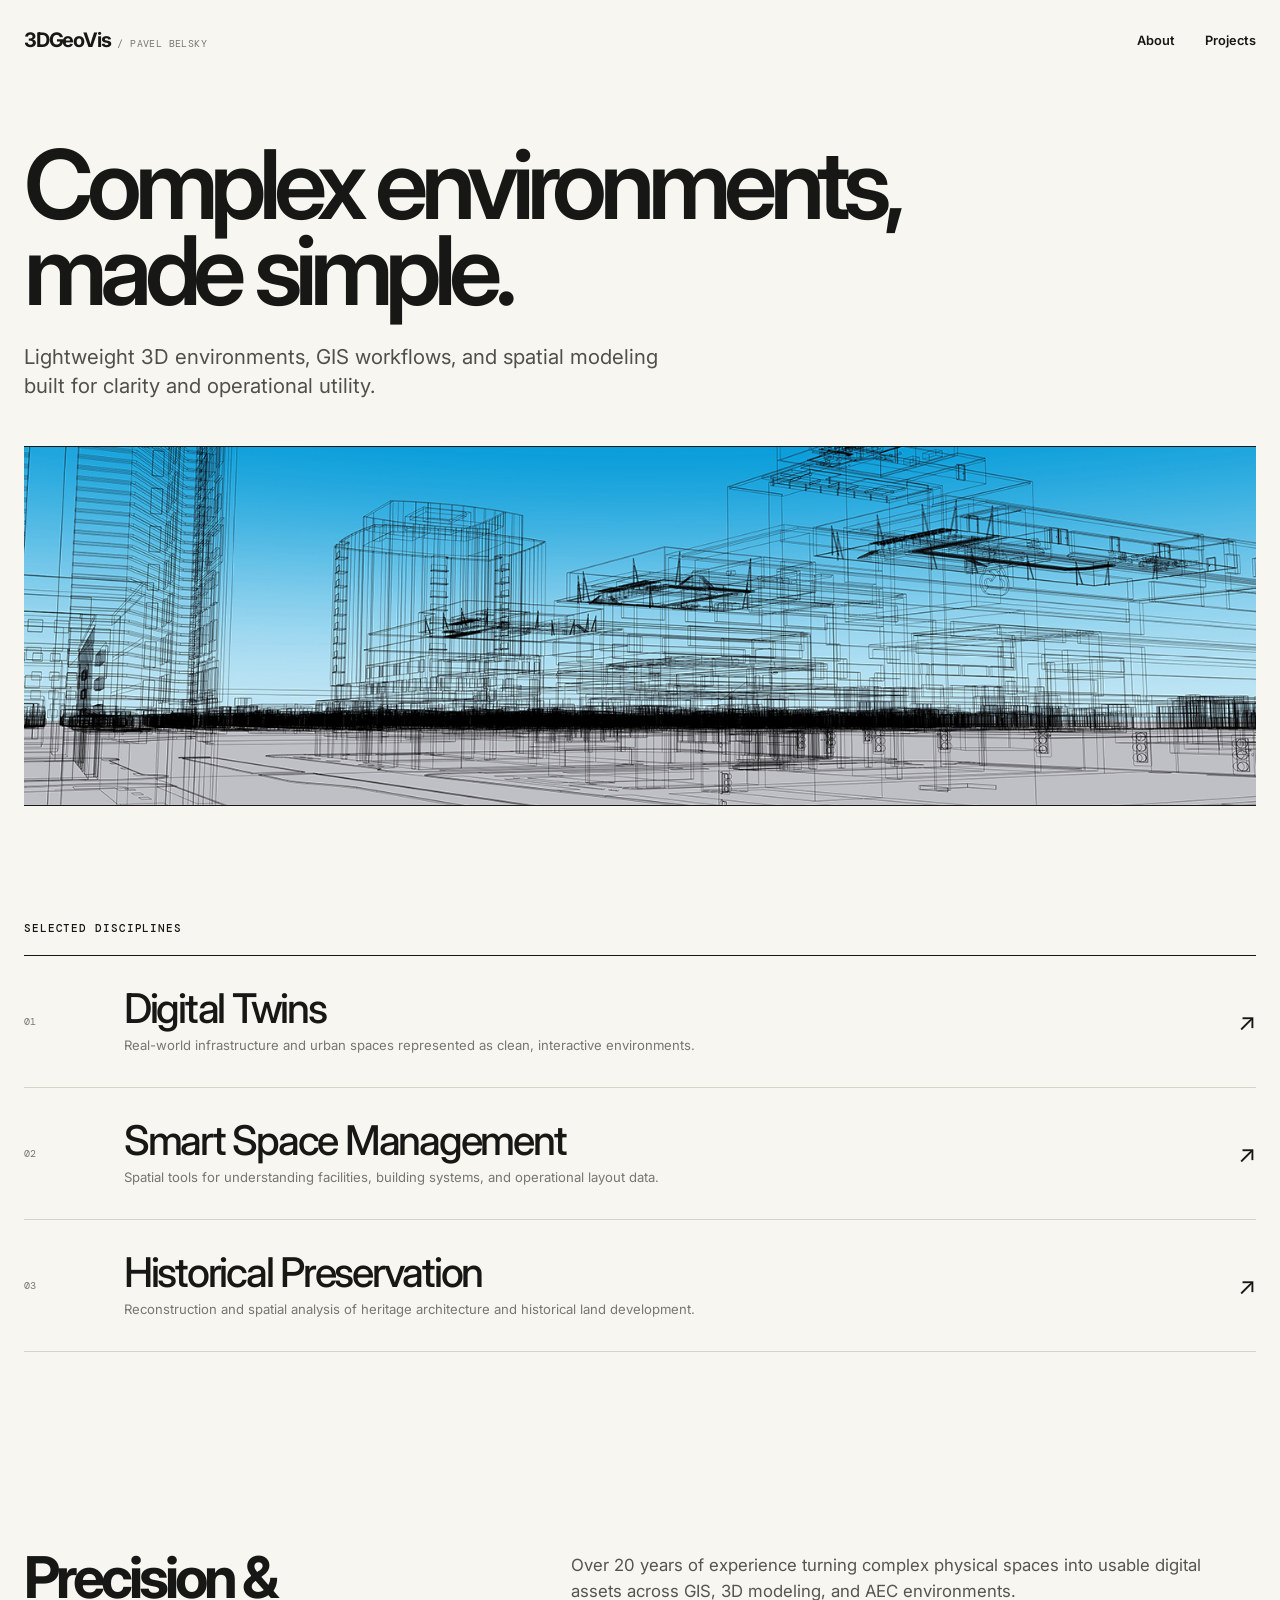
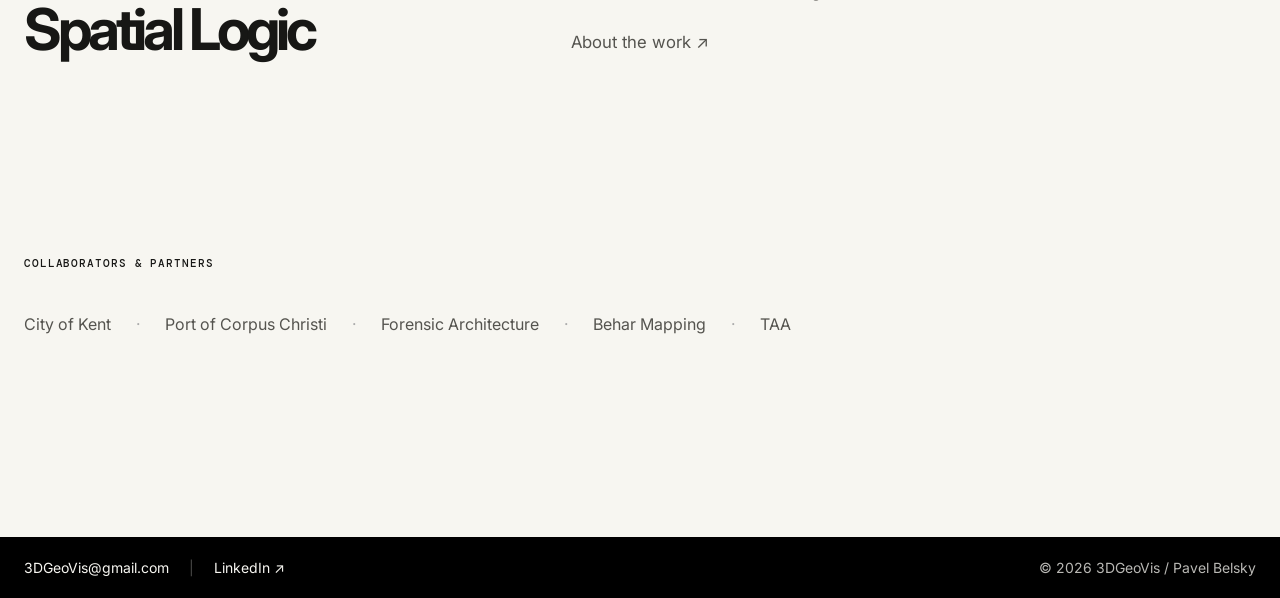
==== commit c592a9d3: "Update index.html" ====
--- a/index.html
+++ b/index.html
@@ -13,15 +13,15 @@
   <div class="container nav">
     <a class="logo" href="index.html">3DGeoVis <small>/ PAVEL BELSKY</small></a>
     <nav class="nav-links">
+      <a href="about.html">About</a>
       <div class="nav-dropdown">
-        <a href="projects.html" class="nav-projects" aria-haspopup="true">Projects <span>⌄</span></a>
+        <a href="projects.html" class="nav-projects" aria-haspopup="true">Projects</a>
         <div class="dropdown-menu">
           <a href="projects.html#digital-twins">Digital Twins</a>
           <a href="projects.html#space-management">Smart Space Management</a>
           <a href="projects.html#historic-preservation">Historical Preservation</a>
         </div>
       </div>
-      <a href="about.html">About</a>
     </nav>
   </div>
 </header>
@@ -35,9 +35,8 @@
     </div>
 
     <div class="hero-stage">
-      <div class="hero-stage-images">
-        <img src="images/render_1_a.jpg" alt="Render A" class="render-img img-a">
-        <img src="images/render_1_b.jpg" alt="Render B" class="render-img img-b">
+      <div class="hero-stage-images" id="hero-slider">
+        <!-- Dynamic images rendered via JS -->
       </div>
     </div>
   </section>
@@ -111,5 +110,37 @@
   </div>
 </footer>
 
+<script>
+  // ADD NEW IMAGE FILENAMES HERE TO INCLUDE THEM IN THE HERO ROTATION:
+  const imageFiles = [
+    'render_1_a.jpg',
+    'render_1_b.jpg'
+    // 'render_1_c.jpg',
+    // 'render_1_d.jpg'
+  ];
+
+  const sliderContainer = document.getElementById('hero-slider');
+
+  if (sliderContainer && imageFiles.length > 0) {
+    imageFiles.forEach((file, index) => {
+      const img = document.createElement('img');
+      img.src = `images/${file}`;
+      img.alt = `Render ${index + 1}`;
+      img.className = `render-img ${index === 0 ? 'active' : ''}`;
+      sliderContainer.appendChild(img);
+    });
+
+    if (imageFiles.length > 1) {
+      let currentIndex = 0;
+      const slides = sliderContainer.querySelectorAll('.render-img');
+      setInterval(() => {
+        slides[currentIndex].classList.remove('active');
+        currentIndex = (currentIndex + 1) % slides.length;
+        slides[currentIndex].classList.add('active');
+      }, 4000); // Transitions every 4 seconds
+    }
+  }
+</script>
+
 </body>
 </html>
--- a/css/styles.css
+++ b/css/styles.css
@@ -126,16 +126,6 @@
   align-items: center;
   gap: 5px;
   cursor: pointer;
-}
-
-.nav-projects span {
-  font-size: 12px;
-  transition: transform 0.2s ease;
-}
-
-.nav-dropdown:hover .nav-projects span,
-.nav-dropdown:focus-within .nav-projects span {
-  transform: rotate(180deg);
 }
 
 .dropdown-menu {
@@ -261,33 +251,13 @@
   width: 100%;
   height: 100%;
   object-fit: cover;
-  will-change: transform, opacity;
-}
-
-.img-a {
-  z-index: 1;
-  animation: slowFadeZoomA 16s ease-in-out infinite;
-}
-
-.img-b {
-  z-index: 2;
-  animation: slowFadeZoomB 16s ease-in-out infinite;
-}
-
-@keyframes slowFadeZoomA {
-  0% { opacity: 1; transform: scale(1); }
-  25% { opacity: 1; transform: scale(1.035); }
-  50% { opacity: 0; transform: scale(1.05); }
-  75% { opacity: 0; transform: scale(1.025); }
-  100% { opacity: 1; transform: scale(1); }
-}
-
-@keyframes slowFadeZoomB {
-  0% { opacity: 0; transform: scale(1.05); }
-  25% { opacity: 0; transform: scale(1.025); }
-  50% { opacity: 1; transform: scale(1); }
-  75% { opacity: 1; transform: scale(1.035); }
-  100% { opacity: 0; transform: scale(1.05); }
+  opacity: 0;
+  transition: opacity 1.5s ease-in-out;
+  will-change: opacity;
+}
+
+.render-img.active {
+  opacity: 1;
 }
 
 .hero-under {
@@ -549,7 +519,7 @@
 
 .about-grid {
   display: grid;
-  grid-template-columns: 0.72fr 1.28fr;
+  grid-template-columns: 1.28fr 0.72fr;
   gap: 70px;
   padding-bottom: 110px;
 }
@@ -591,13 +561,6 @@
   margin: 0 0 25px;
 }
 
-.work-note {
-  font: 1.45rem/1.2 "Patrick Hand", cursive;
-  transform: rotate(-1deg);
-  max-width: 700px;
-  margin-top: 35px;
-}
-
 .capabilities,
 .toolbox {
   padding-bottom: 110px;
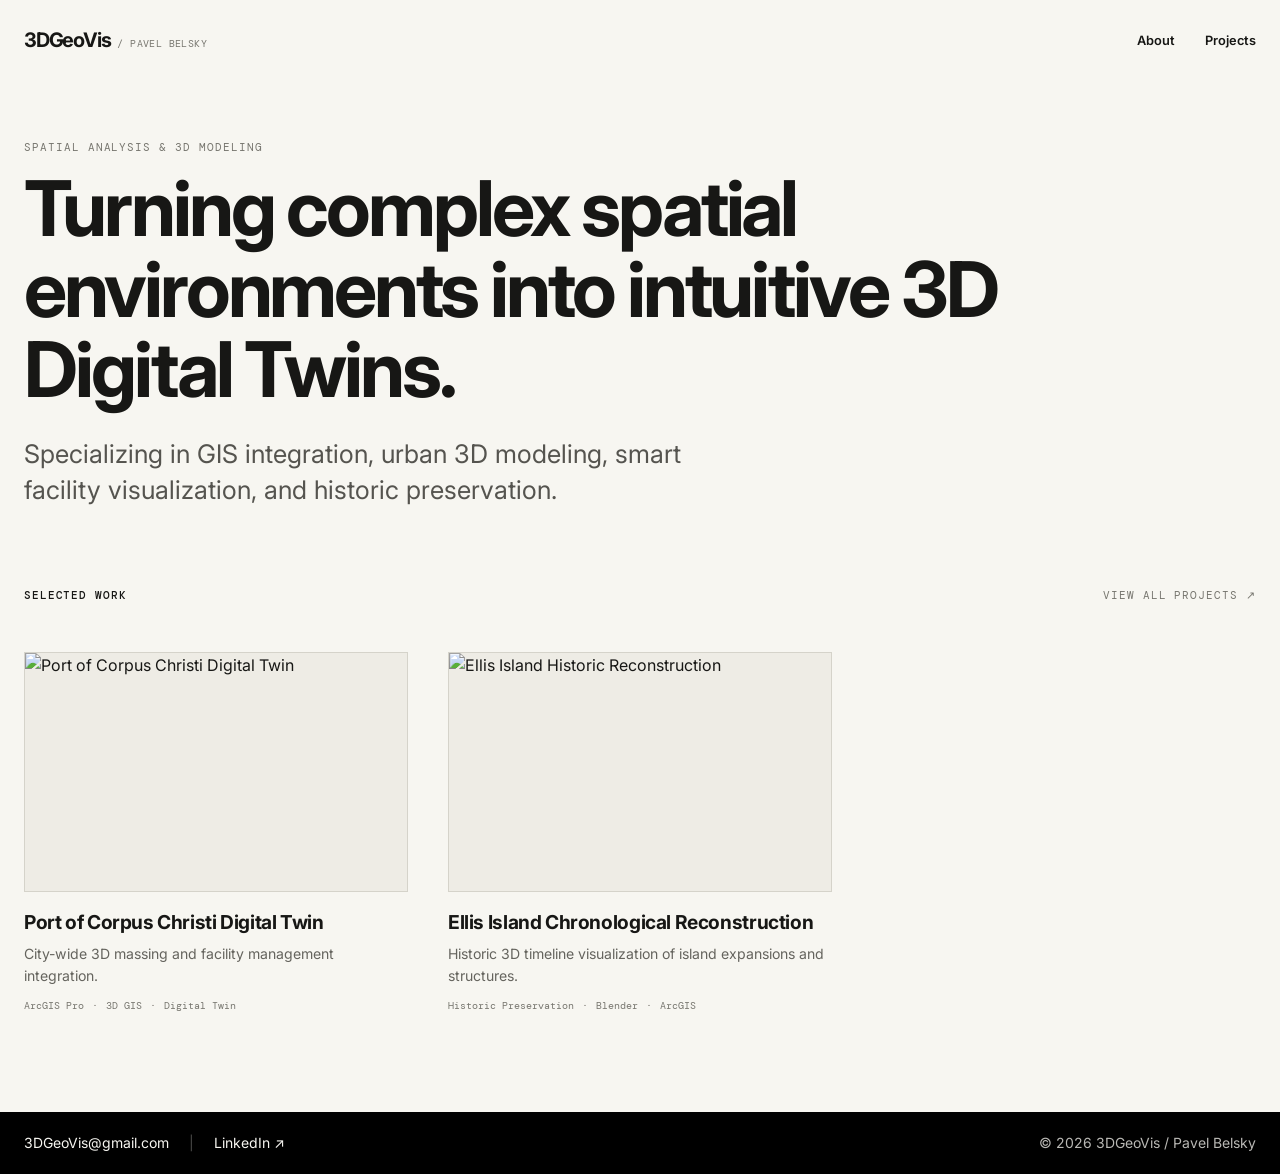
==== commit 3d24eb81: "Update index.html" ====
--- a/index.html
+++ b/index.html
@@ -3,11 +3,11 @@
 <head>
   <meta charset="utf-8">
   <meta name="viewport" content="width=device-width, initial-scale=1">
-  <meta name="description" content="3DGeoVis — Digital Twin & 3D Visualization Specialist. Complex environments, made simple.">
-  <title>3DGeoVis — Complex environments, made simple.</title>
-  <link rel="stylesheet" href="css/styles.css">
+  <meta name="description" content="3DGeoVis — Pavel Belsky. Digital Twin & 3D Visualization Specialist.">
+  <title>3DGeoVis — Pavel Belsky</title>
+  <link rel="stylesheet" href="css/styles.css?v=1.4">
 </head>
-<body>
+<body class="page-index">
 
 <header class="site-header">
   <div class="container nav">
@@ -15,7 +15,7 @@
     <nav class="nav-links">
       <a href="about.html">About</a>
       <div class="nav-dropdown">
-        <a href="projects.html" class="nav-projects" aria-haspopup="true">Projects</a>
+        <a href="projects.html" class="nav-projects">Projects</a>
         <div class="dropdown-menu">
           <a href="projects.html#digital-twins">Digital Twins</a>
           <a href="projects.html#space-management">Smart Space Management</a>
@@ -27,75 +27,36 @@
 </header>
   
 <main>
-  <!-- HERO SECTION -->
-  <section class="hero container" style="margin-bottom: 5rem;">
-    <div class="hero-copy">
-      <h1 class="display">Complex environments,<br>made simple.</h1>
-      <p class="subline">Lightweight 3D environments, GIS workflows, and spatial modeling built for clarity and operational utility.</p>
-    </div>
-
-    <div class="hero-stage">
-      <div class="hero-stage-images" id="hero-slider">
-        <!-- Dynamic images rendered via JS -->
-      </div>
-    </div>
+  <section class="container hero">
+    <div class="eyebrow">Spatial Analysis &amp; 3D Modeling</div>
+    <h1>Turning complex spatial environments into intuitive 3D Digital Twins.</h1>
+    <p class="lead">Specializing in GIS integration, urban 3D modeling, smart facility visualization, and historic preservation.</p>
   </section>
 
-  <!-- WORK CATEGORIES -->
-  <section class="container" style="margin-bottom: 5rem;">
+  <section class="container featured-projects">
     <div class="section-head">
-      <h2>Selected Disciplines</h2>
+      <h2>Selected Work</h2>
+      <a href="projects.html" class="eyebrow">View All Projects ↗</a>
     </div>
-    <div class="category-links">
-      <a class="category-link" href="projects.html#digital-twins">
-        <span class="category-number">01</span>
-        <div>
-          <h3>Digital Twins</h3>
-          <p>Real-world infrastructure and urban spaces represented as clean, interactive environments.</p>
+    <div class="featured-grid">
+      <a href="projects.html#digital-twins" class="project-card">
+        <div class="card-image">
+          <img src="images/project-corpus-christi.jpg" alt="Port of Corpus Christi Digital Twin" loading="lazy">
         </div>
-        <span class="category-arrow">↗</span>
+        <h3>Port of Corpus Christi Digital Twin</h3>
+        <p>City-wide 3D massing and facility management integration.</p>
+        <div class="tags"><span>ArcGIS Pro</span> · <span>3D GIS</span> · <span>Digital Twin</span></div>
       </a>
-      <a class="category-link" href="projects.html#space-management">
-        <span class="category-number">02</span>
-        <div>
-          <h3>Smart Space Management</h3>
-          <p>Spatial tools for understanding facilities, building systems, and operational layout data.</p>
+
+      <a href="projects.html#historic-preservation" class="project-card">
+        <div class="card-image">
+          <img src="images/project-ellis-island.jpg" alt="Ellis Island Historic Reconstruction" loading="lazy">
         </div>
-        <span class="category-arrow">↗</span>
+        <h3>Ellis Island Chronological Reconstruction</h3>
+        <p>Historic 3D timeline visualization of island expansions and structures.</p>
+
+        <div class="tags"><span>Historic Preservation</span> · <span>Blender</span> · <span>ArcGIS</span></div>
       </a>
-      <a class="category-link" href="projects.html#historic-preservation">
-        <span class="category-number">03</span>
-        <div>
-          <h3>Historical Preservation</h3>
-          <p>Reconstruction and spatial analysis of heritage architecture and historical land development.</p>
-        </div>
-        <span class="category-arrow">↗</span>
-      </a>
-    </div>
-  </section>
-
-  <!-- BRIEF OVERVIEW -->
-  <section class="container home-about" style="margin-bottom: 5rem;">
-    <div>
-      <h2>Precision &amp;<br>Spatial Logic</h2>
-    </div>
-    <div class="home-about-copy">
-      <p>Over 20 years of experience turning complex physical spaces into usable digital assets across GIS, 3D modeling, and AEC environments.</p>
-      <a class="contact-button" href="about.html" style="margin-top: 1rem;">About the work ↗</a>
-    </div>
-  </section>
-
-  <!-- CLIENT STRIP -->
-  <section class="container client-strip" style="margin-bottom: 5rem;">
-    <div class="section-head">
-      <h2>Collaborators &amp; Partners</h2>
-    </div>
-    <div class="client-list">
-      <span>City of Kent</span>
-      <span>Port of Corpus Christi</span>
-      <span>Forensic Architecture</span>
-      <span>Behar Mapping</span>
-      <span>TAA</span>
     </div>
   </section>
 </main>
@@ -103,44 +64,13 @@
 <footer class="site-footer-strip">
   <div class="container footer-flex">
     <div class="footer-links">
-      <span class="email-text">3DGeoVis@gmail.com</span>      <span class="divider">|</span>
+      <span class="email-text">3DGeoVis@gmail.com</span>
+      <span class="divider">|</span>
       <a href="https://www.linkedin.com/in/pavelbelsky/" target="_blank" rel="noopener noreferrer">LinkedIn ↗</a>
     </div>
     <div class="copyright">© 2026 3DGeoVis / Pavel Belsky</div>
   </div>
 </footer>
 
-<script>
-  // ADD NEW IMAGE FILENAMES HERE TO INCLUDE THEM IN THE HERO ROTATION:
-  const imageFiles = [
-    'render_1_a.jpg',
-    'render_1_b.jpg'
-    // 'render_1_c.jpg',
-    // 'render_1_d.jpg'
-  ];
-
-  const sliderContainer = document.getElementById('hero-slider');
-
-  if (sliderContainer && imageFiles.length > 0) {
-    imageFiles.forEach((file, index) => {
-      const img = document.createElement('img');
-      img.src = `images/${file}`;
-      img.alt = `Render ${index + 1}`;
-      img.className = `render-img ${index === 0 ? 'active' : ''}`;
-      sliderContainer.appendChild(img);
-    });
-
-    if (imageFiles.length > 1) {
-      let currentIndex = 0;
-      const slides = sliderContainer.querySelectorAll('.render-img');
-      setInterval(() => {
-        slides[currentIndex].classList.remove('active');
-        currentIndex = (currentIndex + 1) % slides.length;
-        slides[currentIndex].classList.add('active');
-      }, 4000); // Transitions every 4 seconds
-    }
-  }
-</script>
-
 </body>
 </html>
--- a/css/styles.css
+++ b/css/styles.css
@@ -163,9 +163,6 @@
   background: var(--paper2);
 }
 
-/* ==========================================================================
-   TYPOGRAPHY & GENERAL LAYOUT
-   ========================================================================== */
 .eyebrow {
   font: 400 0.66rem "DM Mono", monospace;
   text-transform: uppercase;
@@ -173,130 +170,121 @@
   color: var(--muted);
 }
 
-.hand {
-  font-family: "Patrick Hand", cursive;
-}
-
-.display {
-  font-size: clamp(2.8rem, 7.5vw, 8.4rem);
-  line-height: 0.9;
-  letter-spacing: -0.075em;
-  font-weight: 600;
-}
-
-.display-tight {
-  font-size: clamp(2.5rem, 6vw, 6.7rem);
-  line-height: 0.92;
-  letter-spacing: -0.075em;
-  font-weight: 600;
-}
-
 /* ==========================================================================
-   HOME PAGE
+   PAGE: INDEX / HOME
    ========================================================================== */
-.hero {
-  padding: 60px 0 35px;
-}
-
-.hero-copy {
-  max-width: 980px;
-  margin-bottom: 45px;
-}
-
-.hero-copy .eyebrow {
-  margin-bottom: 22px;
-}
-
-.hero-copy h1 {
+.page-index .hero {
+  padding: 60px 0 80px;
+}
+
+.page-index .hero h1 {
+  margin: 15px 0 25px;
+  font-size: clamp(2.8rem, 6vw, 5.8rem);
+  line-height: 1.05;
+  letter-spacing: -0.04em;
+  font-weight: 700;
+  max-width: 1000px;
+}
+
+.page-index .hero p.lead {
+  font-size: clamp(1.2rem, 2vw, 1.8rem);
+  color: #55544f;
+  max-width: 720px;
   margin: 0;
-}
-
-.hero-copy .subline {
-  max-width: 650px;
-  margin: 28px 0 0;
-  font-size: clamp(1rem, 1.6vw, 1.3rem);
-  line-height: 1.45;
-  color: #50504b;
-}
-
-.hero-stage {
-  height: clamp(260px, 40vh, 440px);
+  line-height: 1.4;
+}
+
+.page-index .featured-projects {
+  padding-bottom: 100px;
+}
+
+.page-index .featured-grid {
+  display: grid;
+  grid-template-columns: repeat(auto-fill, minmax(360px, 1fr));
+  gap: 40px;
+  margin-top: 30px;
+}
+
+/* ==========================================================================
+   PAGE: ABOUT (SCOPED FIX)
+   ========================================================================== */
+.page-about .about-hero {
+  padding: 40px 0 0;
   position: relative;
-  overflow: hidden;
-  background: #e9e8e2;
-  border-top: 1px solid var(--ink);
-  border-bottom: 1px solid var(--ink);
-}
-
-.stage-label {
-  position: absolute;
+  z-index: 1;
+}
+
+.page-about .about-hero .eyebrow {
+  margin-bottom: 12px;
+}
+
+.page-about .about-hero h1 {
+  margin: 0;
+  font-size: clamp(2.8rem, 5.5vw, 5.5rem);
+  line-height: 1.05;
+  letter-spacing: -0.04em;
+  font-weight: 700;
+  color: var(--ink);
+  max-width: 900px;
+}
+
+.page-about .about-grid {
+  display: grid;
+  grid-template-columns: 1fr 480px;
+  gap: 60px;
+  align-items: start;
+  padding-bottom: 100px;
+  position: relative;
+  margin-top: 50px;
+}
+
+.page-about .story {
+  grid-column: 1;
+  max-width: 580px;
+  z-index: 2;
+}
+
+.page-about .story .lead {
+  font-size: clamp(1.3rem, 2vw, 2rem);
+  line-height: 1.3;
+  letter-spacing: -0.02em;
+  color: var(--ink);
+  font-weight: 500;
+  margin: 0 0 28px;
+}
+
+.page-about .story p {
+  color: #65645e;
+  font-size: 0.92rem;
+  line-height: 1.65;
+  margin: 0 0 20px;
+}
+
+.page-about .portrait-container {
+  grid-column: 2;
+  position: relative;
+  top: -80px;
+  width: 100%;
   z-index: 3;
-  left: 18px;
-  top: 15px;
-  font: 400 0.62rem "DM Mono", monospace;
-  color: var(--muted);
-  letter-spacing: 0.08em;
-}
-
-.hero-stage-images {
-  position: absolute;
-  inset: 0;
+}
+
+.page-about .portrait-img {
   width: 100%;
-  height: 100%;
-}
-
-.render-img {
-  position: absolute;
-  inset: 0;
-  width: 100%;
-  height: 100%;
-  object-fit: cover;
-  opacity: 0;
-  transition: opacity 1.5s ease-in-out;
-  will-change: opacity;
-}
-
-.render-img.active {
-  opacity: 1;
-}
-
-.hero-under {
-  display: flex;
-  justify-content: space-between;
-  gap: 15px;
-  padding: 17px 0;
-  font: 400 0.66rem "DM Mono", monospace;
-  color: var(--muted);
-  text-transform: uppercase;
-  letter-spacing: 0.04em;
-}
-
-.hero-under span:last-child {
-  text-align: right;
-}
-
-.intro {
-  display: grid;
-  grid-template-columns: 1.05fr 0.95fr;
-  gap: 80px;
-  padding: 120px 0;
-}
-
-.intro h2 {
-  margin: 0;
-  font-size: clamp(2.2rem, 4.2vw, 5rem);
-  line-height: 0.96;
-  letter-spacing: -0.065em;
-}
-
-.intro-copy {
-  align-self: end;
-  max-width: 500px;
-  color: #55544f;
-}
-
-.intro-copy p {
-  margin: 0 0 25px;
+  max-width: 480px;
+  height: auto;
+  display: block;
+  object-fit: contain;
+  filter: grayscale(1);
+  transition: filter 0.5s ease;
+}
+
+.page-about .portrait-img:hover {
+  filter: grayscale(0);
+}
+
+.capabilities,
+.toolbox {
+  padding-bottom: 110px;
 }
 
 .section-head {
@@ -314,258 +302,6 @@
   letter-spacing: 0.08em;
 }
 
-.category-links {
-  border-top: 1px solid var(--ink);
-}
-
-.category-link {
-  display: grid;
-  grid-template-columns: 75px 1fr auto;
-  align-items: center;
-  gap: 25px;
-  min-height: 132px;
-  padding: 20px 0;
-  border-bottom: 1px solid var(--line);
-  transition: background-color 0.3s ease, padding 0.3s ease;
-}
-
-.category-link:hover {
-  padding: 20px 18px;
-  background: var(--paper2);
-}
-
-.category-number {
-  font: 400 0.65rem "DM Mono", monospace;
-  color: var(--muted);
-}
-
-.category-link h3 {
-  margin: 0;
-  font-size: clamp(1.6rem, 3.2vw, 3.7rem);
-  line-height: 1;
-  letter-spacing: -0.055em;
-  font-weight: 500;
-}
-
-.category-link p {
-  margin: 7px 0 0;
-  color: var(--muted);
-  font-size: 0.82rem;
-}
-
-.category-arrow {
-  font-size: 1.5rem;
-  transition: transform 0.25s ease;
-}
-
-.category-link:hover .category-arrow {
-  transform: translateX(7px);
-}
-
-.home-about {
-  display: grid;
-  grid-template-columns: 0.8fr 1.2fr;
-  gap: 90px;
-  padding: 120px 0;
-}
-
-.home-about h2 {
-  margin: 0;
-  font-size: clamp(2.2rem, 4.5vw, 5.8rem);
-  line-height: 0.9;
-  letter-spacing: -0.07em;
-}
-
-.home-about-copy {
-  max-width: 650px;
-  color: #55544f;
-  font-size: 1.05rem;
-}
-
-.home-about-copy p {
-  margin: 0 0 25px;
-}
-
-.client-strip {
-  padding-bottom: 120px;
-}
-
-.client-list {
-  display: flex;
-  flex-wrap: wrap;
-  gap: 10px 25px;
-  margin-top: 22px;
-  color: #55544f;
-}
-
-.client-list span:after {
-  content: "·";
-  margin-left: 25px;
-  color: #aaa;
-}
-
-.client-list span:last-child:after {
-  display: none;
-}
-
-/* ==========================================================================
-   PROJECTS PAGE
-   ========================================================================== */
-.page-intro {
-  padding: 60px 0 40px;
-}
-
-.page-intro h1 {
-  margin: 0;
-}
-
-.project-category {
-  padding-bottom: 60px;
-}
-
-.project-list {
-  border-bottom: 1px solid var(--line);
-}
-
-.project-item {
-  display: grid;
-  grid-template-columns: 70px minmax(260px, 0.72fr) minmax(300px, 1fr) 35px;
-  gap: 25px;
-  align-items: center;
-  padding: 28px 0;
-  border-top: 1px solid var(--line);
-}
-
-.project-index {
-  font: 400 0.65rem "DM Mono", monospace;
-  color: var(--muted);
-}
-
-a.project-image {
-  display: block;
-  position: relative;
-  aspect-ratio: 1.55;
-  background: #e5e4de;
-  overflow: hidden;
-  text-decoration: none;
-}
-
-a.project-image img {
-  width: 100%;
-  height: 100%;
-  object-fit: cover;
-  filter: grayscale(1);
-  transition: filter 0.6s ease, transform 0.6s ease;
-}
-
-.project-item:hover a.project-image img {
-  filter: grayscale(0);
-  transform: scale(1.035);
-}
-
-a.project-image img.in-view {
-  filter: grayscale(0);
-  transform: scale(1.02);
-}
-
-.project-info h3 {
-  margin: 0 0 7px;
-  font-size: clamp(1.4rem, 2.2vw, 2.65rem);
-  line-height: 1.05;
-  letter-spacing: -0.055em;
-  font-weight: 500;
-}
-
-.project-client {
-  font: 400 0.65rem "DM Mono", monospace;
-  color: var(--muted);
-  text-transform: uppercase;
-  letter-spacing: 0.06em;
-}
-
-.project-summary {
-  margin: 12px 0 0;
-  max-width: 540px;
-  color: #595852;
-  font-size: 0.88rem;
-}
-
-a.project-arrow {
-  display: inline-flex;
-  align-items: center;
-  justify-content: center;
-  text-decoration: none;
-  color: var(--ink);
-  font-size: 1.3rem;
-  transition: transform 0.25s ease, color 0.25s ease;
-}
-
-.project-item:hover a.project-arrow {
-  transform: translateX(6px);
-  color: var(--muted);
-}
-
-/* ==========================================================================
-   ABOUT PAGE
-   ========================================================================== */
-.about-hero {
-  padding: 60px 0 90px;
-}
-
-.about-hero h1 {
-  margin: 18px 0 0;
-  max-width: 1100px;
-}
-
-.about-grid {
-  display: grid;
-  grid-template-columns: 1.28fr 0.72fr;
-  gap: 70px;
-  padding-bottom: 110px;
-}
-
-.portrait-container {
-  position: sticky;
-  top: 40px;
-}
-
-.portrait-img {
-  width: 100%;
-  height: auto;
-  display: block;
-  background: transparent;
-  border: none;
-  outline: none;
-  box-shadow: none;
-  filter: grayscale(1);
-  transition: filter 0.5s ease;
-}
-
-.portrait-img:hover {
-  filter: grayscale(0);
-}
-
-.story {
-  max-width: 700px;
-}
-
-.story .lead {
-  font-size: clamp(1.3rem, 2vw, 2.25rem);
-  line-height: 1.22;
-  letter-spacing: -0.035em;
-  margin: 0 0 35px;
-}
-
-.story p {
-  color: #55544f;
-  margin: 0 0 25px;
-}
-
-.capabilities,
-.toolbox {
-  padding-bottom: 110px;
-}
-
 .capability-grid {
   display: grid;
   grid-template-columns: 1fr 1fr;
@@ -628,7 +364,85 @@
 }
 
 /* ==========================================================================
-   REVERSED SLIM FOOTER STRIP
+   PAGE: PROJECTS (SCOPED FIX)
+   ========================================================================== */
+.page-projects .projects-hero {
+  padding: 50px 0 30px;
+}
+
+.page-projects .projects-hero h1 {
+  margin: 12px 0 0;
+  font-size: clamp(2.5rem, 5vw, 4.8rem);
+  line-height: 1.05;
+  letter-spacing: -0.04em;
+  font-weight: 700;
+}
+
+.page-projects .project-section {
+  padding: 40px 0 80px;
+  border-top: 1px solid var(--line);
+}
+
+.page-projects .projects-grid {
+  display: grid;
+  grid-template-columns: repeat(auto-fill, minmax(340px, 1fr));
+  gap: 40px;
+  margin-top: 30px;
+}
+
+.project-card {
+  display: flex;
+  flex-direction: column;
+  background: transparent;
+  transition: transform 0.25s ease;
+}
+
+.project-card:hover {
+  transform: translateY(-4px);
+}
+
+.project-card .card-image {
+  width: 100%;
+  aspect-ratio: 16 / 10;
+  background: var(--paper2);
+  overflow: hidden;
+  border: 1px solid var(--line);
+  margin-bottom: 16px;
+}
+
+.project-card .card-image img {
+  width: 100%;
+  height: 100%;
+  object-fit: cover;
+  transition: scale 0.4s ease;
+}
+
+.project-card:hover .card-image img {
+  scale: 1.03;
+}
+
+.project-card h3 {
+  margin: 0 0 6px;
+  font-size: 1.2rem;
+  letter-spacing: -0.02em;
+}
+
+.project-card p {
+  margin: 0 0 12px;
+  font-size: 0.88rem;
+  color: #65645e;
+}
+
+.project-card .tags {
+  display: flex;
+  flex-wrap: wrap;
+  gap: 8px;
+  font: 400 0.65rem "DM Mono", monospace;
+  color: var(--muted);
+}
+
+/* ==========================================================================
+   FOOTER STRIP
    ========================================================================== */
 .site-footer-strip {
   background-color: #000000;
@@ -662,11 +476,6 @@
   opacity: 0.7;
 }
 
-.site-footer-strip .email-link {
-  text-decoration: underline;
-  text-underline-offset: 3px;
-}
-
 .site-footer-strip .divider {
   opacity: 0.3;
 }
@@ -687,54 +496,29 @@
     gap: 20px;
   }
 
-  .intro,
-  .home-about,
-  .about-grid {
+  .page-about .about-hero h1 {
+    font-size: clamp(2.2rem, 6vw, 3.8rem);
+  }
+
+  .page-about .about-grid {
     grid-template-columns: 1fr;
-    gap: 45px;
-  }
-
-  .portrait-container {
-    position: static;
-  }
-
-  .intro,
-  .home-about {
-    padding: 80px 0;
-  }
-
-  .project-item {
-    grid-template-columns: 35px 1fr 20px;
-    gap: 15px;
-    padding: 24px 0;
-  }
-
-  a.project-image {
-    grid-column: 1 / span 2;
-    grid-row: 2;
-    aspect-ratio: 1.6;
-    margin-top: 5px;
-  }
-
-  .project-info {
-    grid-column: 1 / span 2;
-    grid-row: 3;
-  }
-
-  .project-index {
+    margin-top: 30px;
+    gap: 40px;
+  }
+
+  .page-about .story {
     grid-column: 1;
-    grid-row: 1;
-  }
-
-  .project-client {
-    grid-column: 2;
-    grid-row: 1;
-  }
-
-  a.project-arrow {
-    grid-column: 3;
-    grid-row: 1;
-    text-align: right;
+  }
+
+  .page-about .portrait-container {
+    grid-column: 1;
+    top: 0;
+    max-width: 360px;
+    margin: 0 auto;
+  }
+
+  .page-about .portrait-img {
+    height: auto;
   }
 
   .toolbox-grid {
@@ -763,61 +547,6 @@
   .nav-links {
     gap: 15px;
     font-size: 0.75rem;
-  }
-
-  .hero {
-    padding: 35px 0 20px;
-  }
-
-  .hero-copy {
-    margin-bottom: 30px;
-  }
-
-  .hero-under {
-    flex-direction: column;
-    gap: 6px;
-    line-height: 1.5;
-  }
-
-  .hero-under span:last-child {
-    text-align: left;
-  }
-
-  .category-link {
-    grid-template-columns: 30px 1fr 18px;
-    gap: 12px;
-    min-height: 100px;
-  }
-
-  .category-link h3 {
-    font-size: 1.5rem;
-  }
-
-  .intro,
-  .home-about {
-    padding: 60px 0;
-  }
-
-  .client-strip {
-    padding-bottom: 60px;
-  }
-
-  .page-intro {
-    padding: 40px 0 30px;
-  }
-
-  .project-category {
-    padding-bottom: 40px;
-  }
-
-  .about-hero {
-    padding: 40px 0 60px;
-  }
-
-  .about-grid,
-  .capabilities,
-  .toolbox {
-    padding-bottom: 60px;
   }
 
   .capability-grid {
@@ -839,16 +568,3 @@
     gap: 0.75rem;
   }
 }
-
-@media (prefers-reduced-motion: reduce) {
-  html {
-    scroll-behavior: auto;
-  }
-
-  *,
-  *:before,
-  *:after {
-    animation-duration: 0.01ms !important;
-    transition-duration: 0.01ms !important;
-  }
-}
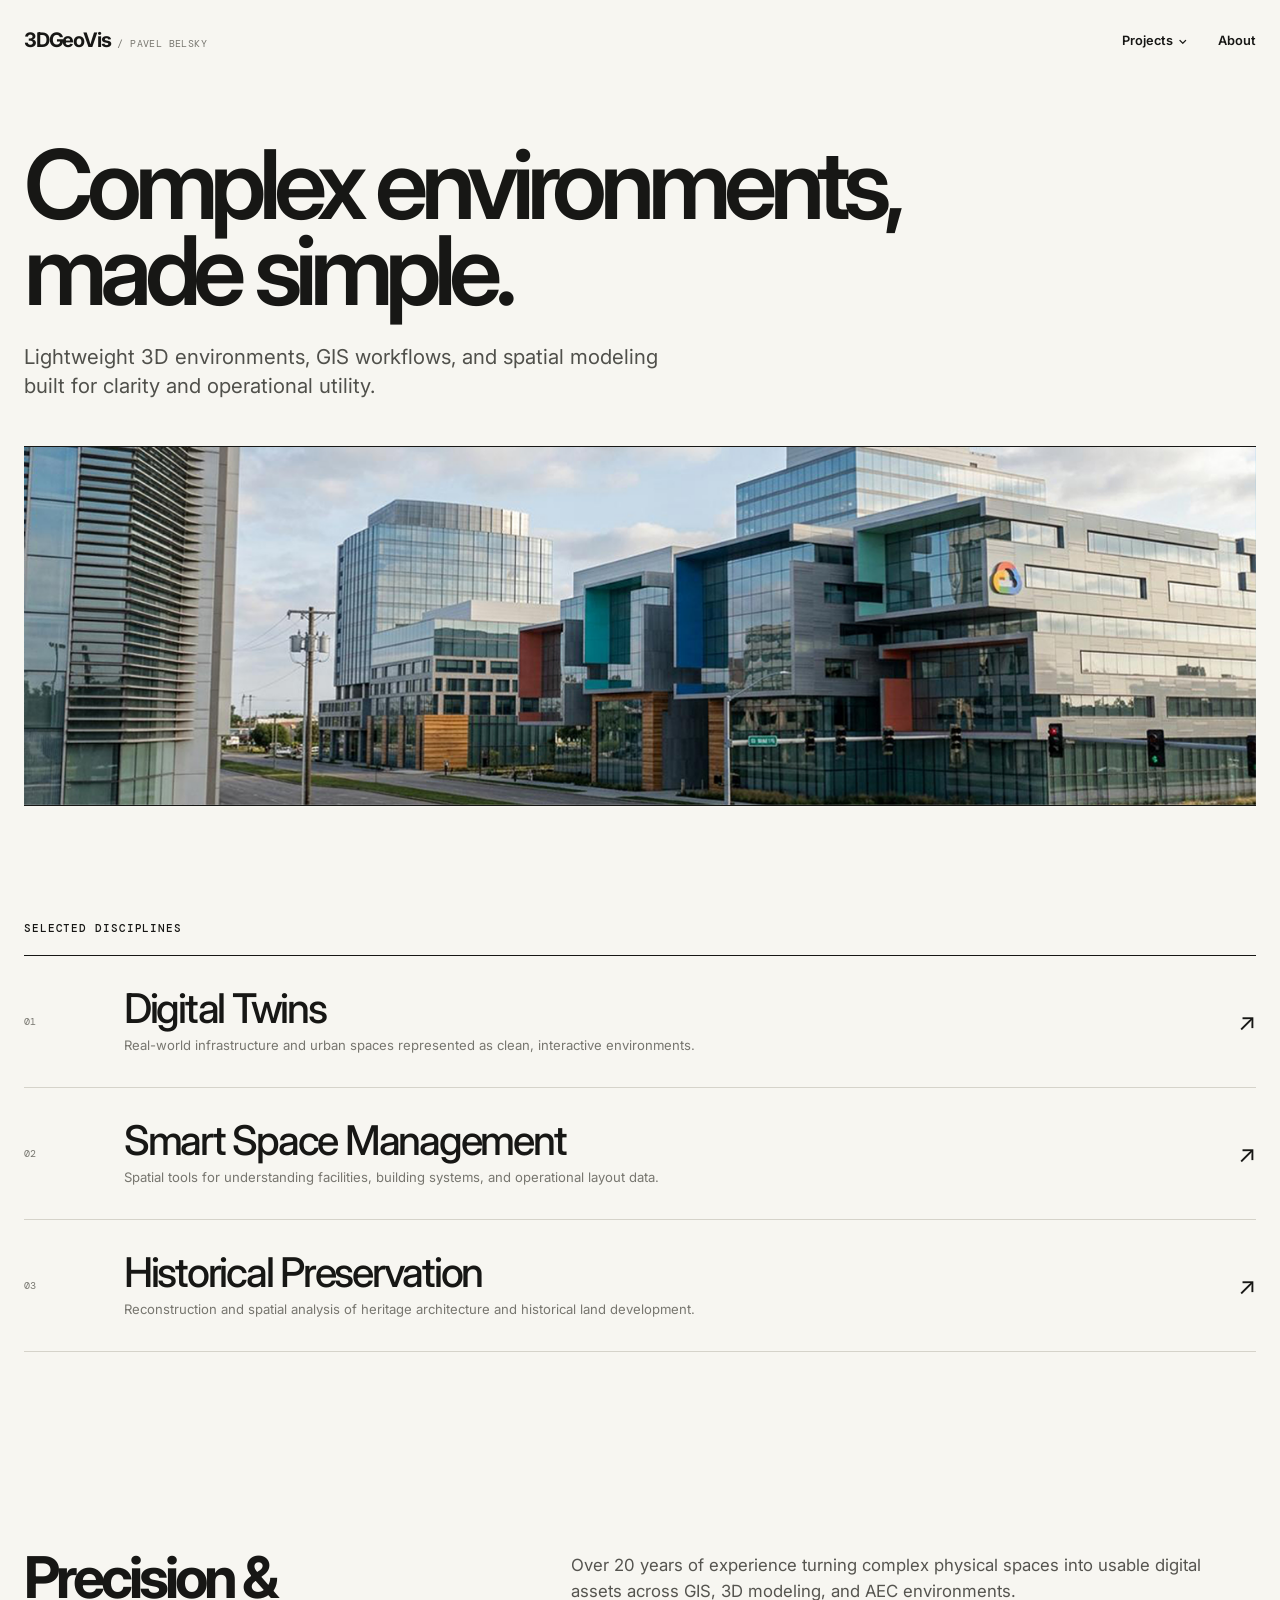
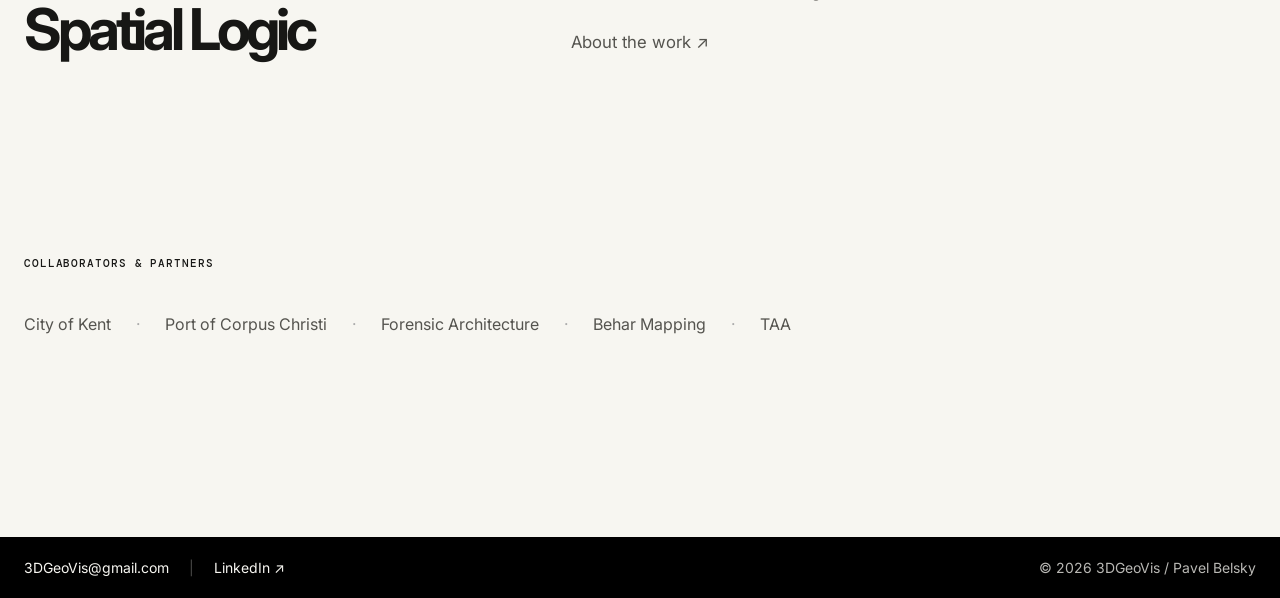
==== commit 5ac912b2: "Update index.html" ====
--- a/index.html
+++ b/index.html
@@ -3,60 +3,100 @@
 <head>
   <meta charset="utf-8">
   <meta name="viewport" content="width=device-width, initial-scale=1">
-  <meta name="description" content="3DGeoVis — Pavel Belsky. Digital Twin & 3D Visualization Specialist.">
-  <title>3DGeoVis — Pavel Belsky</title>
-  <link rel="stylesheet" href="css/styles.css?v=1.4">
+  <meta name="description" content="3DGeoVis — Digital Twin & 3D Visualization Specialist. Complex environments, made simple.">
+  <title>3DGeoVis — Complex environments, made simple.</title>
+  <link rel="stylesheet" href="css/styles.css">
 </head>
-<body class="page-index">
+<body>
 
 <header class="site-header">
   <div class="container nav">
     <a class="logo" href="index.html">3DGeoVis <small>/ PAVEL BELSKY</small></a>
     <nav class="nav-links">
-      <a href="about.html">About</a>
       <div class="nav-dropdown">
-        <a href="projects.html" class="nav-projects">Projects</a>
+        <a href="projects.html" class="nav-projects" aria-haspopup="true">Projects <span>⌄</span></a>
         <div class="dropdown-menu">
           <a href="projects.html#digital-twins">Digital Twins</a>
           <a href="projects.html#space-management">Smart Space Management</a>
           <a href="projects.html#historic-preservation">Historical Preservation</a>
         </div>
       </div>
+      <a href="about.html">About</a>
     </nav>
   </div>
 </header>
   
 <main>
-  <section class="container hero">
-    <div class="eyebrow">Spatial Analysis &amp; 3D Modeling</div>
-    <h1>Turning complex spatial environments into intuitive 3D Digital Twins.</h1>
-    <p class="lead">Specializing in GIS integration, urban 3D modeling, smart facility visualization, and historic preservation.</p>
+  <!-- HERO SECTION -->
+  <section class="hero container" style="margin-bottom: 5rem;">
+    <div class="hero-copy">
+      <h1 class="display">Complex environments,<br>made simple.</h1>
+      <p class="subline">Lightweight 3D environments, GIS workflows, and spatial modeling built for clarity and operational utility.</p>
+    </div>
+
+    <div class="hero-stage">
+      <div class="hero-stage-images">
+        <img src="images/render_1_a.jpg" alt="Render A" class="render-img img-a">
+        <img src="images/render_1_b.jpg" alt="Render B" class="render-img img-b">
+      </div>
+    </div>
   </section>
 
-  <section class="container featured-projects">
+  <!-- WORK CATEGORIES -->
+  <section class="container" style="margin-bottom: 5rem;">
     <div class="section-head">
-      <h2>Selected Work</h2>
-      <a href="projects.html" class="eyebrow">View All Projects ↗</a>
+      <h2>Selected Disciplines</h2>
     </div>
-    <div class="featured-grid">
-      <a href="projects.html#digital-twins" class="project-card">
-        <div class="card-image">
-          <img src="images/project-corpus-christi.jpg" alt="Port of Corpus Christi Digital Twin" loading="lazy">
+    <div class="category-links">
+      <a class="category-link" href="projects.html#digital-twins">
+        <span class="category-number">01</span>
+        <div>
+          <h3>Digital Twins</h3>
+          <p>Real-world infrastructure and urban spaces represented as clean, interactive environments.</p>
         </div>
-        <h3>Port of Corpus Christi Digital Twin</h3>
-        <p>City-wide 3D massing and facility management integration.</p>
-        <div class="tags"><span>ArcGIS Pro</span> · <span>3D GIS</span> · <span>Digital Twin</span></div>
+        <span class="category-arrow">↗</span>
       </a>
+      <a class="category-link" href="projects.html#space-management">
+        <span class="category-number">02</span>
+        <div>
+          <h3>Smart Space Management</h3>
+          <p>Spatial tools for understanding facilities, building systems, and operational layout data.</p>
+        </div>
+        <span class="category-arrow">↗</span>
+      </a>
+      <a class="category-link" href="projects.html#historic-preservation">
+        <span class="category-number">03</span>
+        <div>
+          <h3>Historical Preservation</h3>
+          <p>Reconstruction and spatial analysis of heritage architecture and historical land development.</p>
+        </div>
+        <span class="category-arrow">↗</span>
+      </a>
+    </div>
+  </section>
 
-      <a href="projects.html#historic-preservation" class="project-card">
-        <div class="card-image">
-          <img src="images/project-ellis-island.jpg" alt="Ellis Island Historic Reconstruction" loading="lazy">
-        </div>
-        <h3>Ellis Island Chronological Reconstruction</h3>
-        <p>Historic 3D timeline visualization of island expansions and structures.</p>
+  <!-- BRIEF OVERVIEW -->
+  <section class="container home-about" style="margin-bottom: 5rem;">
+    <div>
+      <h2>Precision &amp;<br>Spatial Logic</h2>
+    </div>
+    <div class="home-about-copy">
+      <p>Over 20 years of experience turning complex physical spaces into usable digital assets across GIS, 3D modeling, and AEC environments.</p>
+      <a class="contact-button" href="about.html" style="margin-top: 1rem;">About the work ↗</a>
+    </div>
+  </section>
 
-        <div class="tags"><span>Historic Preservation</span> · <span>Blender</span> · <span>ArcGIS</span></div>
-      </a>
+  <!-- CLIENT STRIP -->
+  <section class="container client-strip" style="margin-bottom: 5rem;">
+    <div class="section-head">
+      <h2>Collaborators &amp; Partners</h2>
+    </div>
+    <div class="client-list">
+      <span>City of Kent</span>
+      <span>Port of Corpus Christi</span>
+      <span>Forensic Architecture</span>
+      <span>Behar Mapping</span>
+      <span>TAA</span>
     </div>
   </section>
 </main>
@@ -64,8 +104,7 @@
 <footer class="site-footer-strip">
   <div class="container footer-flex">
     <div class="footer-links">
-      <span class="email-text">3DGeoVis@gmail.com</span>
-      <span class="divider">|</span>
+      <span class="email-text">3DGeoVis@gmail.com</span>      <span class="divider">|</span>
       <a href="https://www.linkedin.com/in/pavelbelsky/" target="_blank" rel="noopener noreferrer">LinkedIn ↗</a>
     </div>
     <div class="copyright">© 2026 3DGeoVis / Pavel Belsky</div>
--- a/css/styles.css
+++ b/css/styles.css
@@ -126,6 +126,16 @@
   align-items: center;
   gap: 5px;
   cursor: pointer;
+}
+
+.nav-projects span {
+  font-size: 12px;
+  transition: transform 0.2s ease;
+}
+
+.nav-dropdown:hover .nav-projects span,
+.nav-dropdown:focus-within .nav-projects span {
+  transform: rotate(180deg);
 }
 
 .dropdown-menu {
@@ -163,6 +173,9 @@
   background: var(--paper2);
 }
 
+/* ==========================================================================
+   TYPOGRAPHY & GENERAL LAYOUT
+   ========================================================================== */
 .eyebrow {
   font: 400 0.66rem "DM Mono", monospace;
   text-transform: uppercase;
@@ -170,121 +183,150 @@
   color: var(--muted);
 }
 
+.hand {
+  font-family: "Patrick Hand", cursive;
+}
+
+.display {
+  font-size: clamp(2.8rem, 7.5vw, 8.4rem);
+  line-height: 0.9;
+  letter-spacing: -0.075em;
+  font-weight: 600;
+}
+
+.display-tight {
+  font-size: clamp(2.5rem, 6vw, 6.7rem);
+  line-height: 0.92;
+  letter-spacing: -0.075em;
+  font-weight: 600;
+}
+
 /* ==========================================================================
-   PAGE: INDEX / HOME
+   HOME PAGE
    ========================================================================== */
-.page-index .hero {
-  padding: 60px 0 80px;
-}
-
-.page-index .hero h1 {
-  margin: 15px 0 25px;
-  font-size: clamp(2.8rem, 6vw, 5.8rem);
-  line-height: 1.05;
-  letter-spacing: -0.04em;
-  font-weight: 700;
-  max-width: 1000px;
-}
-
-.page-index .hero p.lead {
-  font-size: clamp(1.2rem, 2vw, 1.8rem);
+.hero {
+  padding: 60px 0 35px;
+}
+
+.hero-copy {
+  max-width: 980px;
+  margin-bottom: 45px;
+}
+
+.hero-copy .eyebrow {
+  margin-bottom: 22px;
+}
+
+.hero-copy h1 {
+  margin: 0;
+}
+
+.hero-copy .subline {
+  max-width: 650px;
+  margin: 28px 0 0;
+  font-size: clamp(1rem, 1.6vw, 1.3rem);
+  line-height: 1.45;
+  color: #50504b;
+}
+
+.hero-stage {
+  height: clamp(260px, 40vh, 440px);
+  position: relative;
+  overflow: hidden;
+  background: #e9e8e2;
+  border-top: 1px solid var(--ink);
+  border-bottom: 1px solid var(--ink);
+}
+
+.stage-label {
+  position: absolute;
+  z-index: 3;
+  left: 18px;
+  top: 15px;
+  font: 400 0.62rem "DM Mono", monospace;
+  color: var(--muted);
+  letter-spacing: 0.08em;
+}
+
+.hero-stage-images {
+  position: absolute;
+  inset: 0;
+  width: 100%;
+  height: 100%;
+}
+
+.render-img {
+  position: absolute;
+  inset: 0;
+  width: 100%;
+  height: 100%;
+  object-fit: cover;
+  will-change: transform, opacity;
+}
+
+.img-a {
+  z-index: 1;
+  animation: slowFadeZoomA 16s ease-in-out infinite;
+}
+
+.img-b {
+  z-index: 2;
+  animation: slowFadeZoomB 16s ease-in-out infinite;
+}
+
+@keyframes slowFadeZoomA {
+  0% { opacity: 1; transform: scale(1); }
+  25% { opacity: 1; transform: scale(1.035); }
+  50% { opacity: 0; transform: scale(1.05); }
+  75% { opacity: 0; transform: scale(1.025); }
+  100% { opacity: 1; transform: scale(1); }
+}
+
+@keyframes slowFadeZoomB {
+  0% { opacity: 0; transform: scale(1.05); }
+  25% { opacity: 0; transform: scale(1.025); }
+  50% { opacity: 1; transform: scale(1); }
+  75% { opacity: 1; transform: scale(1.035); }
+  100% { opacity: 0; transform: scale(1.05); }
+}
+
+.hero-under {
+  display: flex;
+  justify-content: space-between;
+  gap: 15px;
+  padding: 17px 0;
+  font: 400 0.66rem "DM Mono", monospace;
+  color: var(--muted);
+  text-transform: uppercase;
+  letter-spacing: 0.04em;
+}
+
+.hero-under span:last-child {
+  text-align: right;
+}
+
+.intro {
+  display: grid;
+  grid-template-columns: 1.05fr 0.95fr;
+  gap: 80px;
+  padding: 120px 0;
+}
+
+.intro h2 {
+  margin: 0;
+  font-size: clamp(2.2rem, 4.2vw, 5rem);
+  line-height: 0.96;
+  letter-spacing: -0.065em;
+}
+
+.intro-copy {
+  align-self: end;
+  max-width: 500px;
   color: #55544f;
-  max-width: 720px;
-  margin: 0;
-  line-height: 1.4;
-}
-
-.page-index .featured-projects {
-  padding-bottom: 100px;
-}
-
-.page-index .featured-grid {
-  display: grid;
-  grid-template-columns: repeat(auto-fill, minmax(360px, 1fr));
-  gap: 40px;
-  margin-top: 30px;
-}
-
-/* ==========================================================================
-   PAGE: ABOUT (SCOPED FIX)
-   ========================================================================== */
-.page-about .about-hero {
-  padding: 40px 0 0;
-  position: relative;
-  z-index: 1;
-}
-
-.page-about .about-hero .eyebrow {
-  margin-bottom: 12px;
-}
-
-.page-about .about-hero h1 {
-  margin: 0;
-  font-size: clamp(2.8rem, 5.5vw, 5.5rem);
-  line-height: 1.05;
-  letter-spacing: -0.04em;
-  font-weight: 700;
-  color: var(--ink);
-  max-width: 900px;
-}
-
-.page-about .about-grid {
-  display: grid;
-  grid-template-columns: 1fr 480px;
-  gap: 60px;
-  align-items: start;
-  padding-bottom: 100px;
-  position: relative;
-  margin-top: 50px;
-}
-
-.page-about .story {
-  grid-column: 1;
-  max-width: 580px;
-  z-index: 2;
-}
-
-.page-about .story .lead {
-  font-size: clamp(1.3rem, 2vw, 2rem);
-  line-height: 1.3;
-  letter-spacing: -0.02em;
-  color: var(--ink);
-  font-weight: 500;
-  margin: 0 0 28px;
-}
-
-.page-about .story p {
-  color: #65645e;
-  font-size: 0.92rem;
-  line-height: 1.65;
-  margin: 0 0 20px;
-}
-
-.page-about .portrait-container {
-  grid-column: 2;
-  position: relative;
-  top: -80px;
-  width: 100%;
-  z-index: 3;
-}
-
-.page-about .portrait-img {
-  width: 100%;
-  max-width: 480px;
-  height: auto;
-  display: block;
-  object-fit: contain;
-  filter: grayscale(1);
-  transition: filter 0.5s ease;
-}
-
-.page-about .portrait-img:hover {
-  filter: grayscale(0);
-}
-
-.capabilities,
-.toolbox {
-  padding-bottom: 110px;
+}
+
+.intro-copy p {
+  margin: 0 0 25px;
 }
 
 .section-head {
@@ -302,6 +344,265 @@
   letter-spacing: 0.08em;
 }
 
+.category-links {
+  border-top: 1px solid var(--ink);
+}
+
+.category-link {
+  display: grid;
+  grid-template-columns: 75px 1fr auto;
+  align-items: center;
+  gap: 25px;
+  min-height: 132px;
+  padding: 20px 0;
+  border-bottom: 1px solid var(--line);
+  transition: background-color 0.3s ease, padding 0.3s ease;
+}
+
+.category-link:hover {
+  padding: 20px 18px;
+  background: var(--paper2);
+}
+
+.category-number {
+  font: 400 0.65rem "DM Mono", monospace;
+  color: var(--muted);
+}
+
+.category-link h3 {
+  margin: 0;
+  font-size: clamp(1.6rem, 3.2vw, 3.7rem);
+  line-height: 1;
+  letter-spacing: -0.055em;
+  font-weight: 500;
+}
+
+.category-link p {
+  margin: 7px 0 0;
+  color: var(--muted);
+  font-size: 0.82rem;
+}
+
+.category-arrow {
+  font-size: 1.5rem;
+  transition: transform 0.25s ease;
+}
+
+.category-link:hover .category-arrow {
+  transform: translateX(7px);
+}
+
+.home-about {
+  display: grid;
+  grid-template-columns: 0.8fr 1.2fr;
+  gap: 90px;
+  padding: 120px 0;
+}
+
+.home-about h2 {
+  margin: 0;
+  font-size: clamp(2.2rem, 4.5vw, 5.8rem);
+  line-height: 0.9;
+  letter-spacing: -0.07em;
+}
+
+.home-about-copy {
+  max-width: 650px;
+  color: #55544f;
+  font-size: 1.05rem;
+}
+
+.home-about-copy p {
+  margin: 0 0 25px;
+}
+
+.client-strip {
+  padding-bottom: 120px;
+}
+
+.client-list {
+  display: flex;
+  flex-wrap: wrap;
+  gap: 10px 25px;
+  margin-top: 22px;
+  color: #55544f;
+}
+
+.client-list span:after {
+  content: "·";
+  margin-left: 25px;
+  color: #aaa;
+}
+
+.client-list span:last-child:after {
+  display: none;
+}
+
+/* ==========================================================================
+   PROJECTS PAGE
+   ========================================================================== */
+.page-intro {
+  padding: 60px 0 40px;
+}
+
+.page-intro h1 {
+  margin: 0;
+}
+
+.project-category {
+  padding-bottom: 60px;
+}
+
+.project-list {
+  border-bottom: 1px solid var(--line);
+}
+
+.project-item {
+  display: grid;
+  grid-template-columns: 70px minmax(260px, 0.72fr) minmax(300px, 1fr) 35px;
+  gap: 25px;
+  align-items: center;
+  padding: 28px 0;
+  border-top: 1px solid var(--line);
+}
+
+.project-index {
+  font: 400 0.65rem "DM Mono", monospace;
+  color: var(--muted);
+}
+
+a.project-image {
+  display: block;
+  position: relative;
+  aspect-ratio: 1.55;
+  background: #e5e4de;
+  overflow: hidden;
+  text-decoration: none;
+}
+
+a.project-image img {
+  width: 100%;
+  height: 100%;
+  object-fit: cover;
+  filter: grayscale(1);
+  transition: filter 0.6s ease, transform 0.6s ease;
+}
+
+.project-item:hover a.project-image img {
+  filter: grayscale(0);
+  transform: scale(1.035);
+}
+
+a.project-image img.in-view {
+  filter: grayscale(0);
+  transform: scale(1.02);
+}
+
+.project-info h3 {
+  margin: 0 0 7px;
+  font-size: clamp(1.4rem, 2.2vw, 2.65rem);
+  line-height: 1.05;
+  letter-spacing: -0.055em;
+  font-weight: 500;
+}
+
+.project-client {
+  font: 400 0.65rem "DM Mono", monospace;
+  color: var(--muted);
+  text-transform: uppercase;
+  letter-spacing: 0.06em;
+}
+
+.project-summary {
+  margin: 12px 0 0;
+  max-width: 540px;
+  color: #595852;
+  font-size: 0.88rem;
+}
+
+a.project-arrow {
+  display: inline-flex;
+  align-items: center;
+  justify-content: center;
+  text-decoration: none;
+  color: var(--ink);
+  font-size: 1.3rem;
+  transition: transform 0.25s ease, color 0.25s ease;
+}
+
+.project-item:hover a.project-arrow {
+  transform: translateX(6px);
+  color: var(--muted);
+}
+
+/* ==========================================================================
+   ABOUT PAGE
+   ========================================================================== */
+.about-hero {
+  padding: 60px 0 90px;
+}
+
+.about-hero h1 {
+  margin: 18px 0 0;
+  max-width: 1100px;
+}
+
+.about-grid {
+  display: grid;
+  grid-template-columns: 0.72fr 1.28fr;
+  gap: 70px;
+  padding-bottom: 110px;
+}
+
+.portrait-container {
+  position: sticky;
+  top: 40px;
+}
+
+.portrait-img {
+  width: 100%;
+  height: auto;
+  display: block;
+  background: transparent;
+  border: none;
+  outline: none;
+  box-shadow: none;
+  filter: grayscale(1);
+  transition: filter 0.5s ease;
+}
+
+.portrait-img:hover {
+  filter: grayscale(0);
+}
+
+.story {
+  max-width: 700px;
+}
+
+.story .lead {
+  font-size: clamp(1.3rem, 2vw, 2.25rem);
+  line-height: 1.22;
+  letter-spacing: -0.035em;
+  margin: 0 0 35px;
+}
+
+.story p {
+  color: #55544f;
+  margin: 0 0 25px;
+}
+
+.work-note {
+  font: 1.45rem/1.2 "Patrick Hand", cursive;
+  transform: rotate(-1deg);
+  max-width: 700px;
+  margin-top: 35px;
+}
+
+.capabilities,
+.toolbox {
+  padding-bottom: 110px;
+}
+
 .capability-grid {
   display: grid;
   grid-template-columns: 1fr 1fr;
@@ -364,85 +665,7 @@
 }
 
 /* ==========================================================================
-   PAGE: PROJECTS (SCOPED FIX)
-   ========================================================================== */
-.page-projects .projects-hero {
-  padding: 50px 0 30px;
-}
-
-.page-projects .projects-hero h1 {
-  margin: 12px 0 0;
-  font-size: clamp(2.5rem, 5vw, 4.8rem);
-  line-height: 1.05;
-  letter-spacing: -0.04em;
-  font-weight: 700;
-}
-
-.page-projects .project-section {
-  padding: 40px 0 80px;
-  border-top: 1px solid var(--line);
-}
-
-.page-projects .projects-grid {
-  display: grid;
-  grid-template-columns: repeat(auto-fill, minmax(340px, 1fr));
-  gap: 40px;
-  margin-top: 30px;
-}
-
-.project-card {
-  display: flex;
-  flex-direction: column;
-  background: transparent;
-  transition: transform 0.25s ease;
-}
-
-.project-card:hover {
-  transform: translateY(-4px);
-}
-
-.project-card .card-image {
-  width: 100%;
-  aspect-ratio: 16 / 10;
-  background: var(--paper2);
-  overflow: hidden;
-  border: 1px solid var(--line);
-  margin-bottom: 16px;
-}
-
-.project-card .card-image img {
-  width: 100%;
-  height: 100%;
-  object-fit: cover;
-  transition: scale 0.4s ease;
-}
-
-.project-card:hover .card-image img {
-  scale: 1.03;
-}
-
-.project-card h3 {
-  margin: 0 0 6px;
-  font-size: 1.2rem;
-  letter-spacing: -0.02em;
-}
-
-.project-card p {
-  margin: 0 0 12px;
-  font-size: 0.88rem;
-  color: #65645e;
-}
-
-.project-card .tags {
-  display: flex;
-  flex-wrap: wrap;
-  gap: 8px;
-  font: 400 0.65rem "DM Mono", monospace;
-  color: var(--muted);
-}
-
-/* ==========================================================================
-   FOOTER STRIP
+   REVERSED SLIM FOOTER STRIP
    ========================================================================== */
 .site-footer-strip {
   background-color: #000000;
@@ -476,6 +699,11 @@
   opacity: 0.7;
 }
 
+.site-footer-strip .email-link {
+  text-decoration: underline;
+  text-underline-offset: 3px;
+}
+
 .site-footer-strip .divider {
   opacity: 0.3;
 }
@@ -496,29 +724,54 @@
     gap: 20px;
   }
 
-  .page-about .about-hero h1 {
-    font-size: clamp(2.2rem, 6vw, 3.8rem);
-  }
-
-  .page-about .about-grid {
+  .intro,
+  .home-about,
+  .about-grid {
     grid-template-columns: 1fr;
-    margin-top: 30px;
-    gap: 40px;
-  }
-
-  .page-about .story {
+    gap: 45px;
+  }
+
+  .portrait-container {
+    position: static;
+  }
+
+  .intro,
+  .home-about {
+    padding: 80px 0;
+  }
+
+  .project-item {
+    grid-template-columns: 35px 1fr 20px;
+    gap: 15px;
+    padding: 24px 0;
+  }
+
+  a.project-image {
+    grid-column: 1 / span 2;
+    grid-row: 2;
+    aspect-ratio: 1.6;
+    margin-top: 5px;
+  }
+
+  .project-info {
+    grid-column: 1 / span 2;
+    grid-row: 3;
+  }
+
+  .project-index {
     grid-column: 1;
-  }
-
-  .page-about .portrait-container {
-    grid-column: 1;
-    top: 0;
-    max-width: 360px;
-    margin: 0 auto;
-  }
-
-  .page-about .portrait-img {
-    height: auto;
+    grid-row: 1;
+  }
+
+  .project-client {
+    grid-column: 2;
+    grid-row: 1;
+  }
+
+  a.project-arrow {
+    grid-column: 3;
+    grid-row: 1;
+    text-align: right;
   }
 
   .toolbox-grid {
@@ -547,6 +800,61 @@
   .nav-links {
     gap: 15px;
     font-size: 0.75rem;
+  }
+
+  .hero {
+    padding: 35px 0 20px;
+  }
+
+  .hero-copy {
+    margin-bottom: 30px;
+  }
+
+  .hero-under {
+    flex-direction: column;
+    gap: 6px;
+    line-height: 1.5;
+  }
+
+  .hero-under span:last-child {
+    text-align: left;
+  }
+
+  .category-link {
+    grid-template-columns: 30px 1fr 18px;
+    gap: 12px;
+    min-height: 100px;
+  }
+
+  .category-link h3 {
+    font-size: 1.5rem;
+  }
+
+  .intro,
+  .home-about {
+    padding: 60px 0;
+  }
+
+  .client-strip {
+    padding-bottom: 60px;
+  }
+
+  .page-intro {
+    padding: 40px 0 30px;
+  }
+
+  .project-category {
+    padding-bottom: 40px;
+  }
+
+  .about-hero {
+    padding: 40px 0 60px;
+  }
+
+  .about-grid,
+  .capabilities,
+  .toolbox {
+    padding-bottom: 60px;
   }
 
   .capability-grid {
@@ -568,3 +876,16 @@
     gap: 0.75rem;
   }
 }
+
+@media (prefers-reduced-motion: reduce) {
+  html {
+    scroll-behavior: auto;
+  }
+
+  *,
+  *:before,
+  *:after {
+    animation-duration: 0.01ms !important;
+    transition-duration: 0.01ms !important;
+  }
+}
